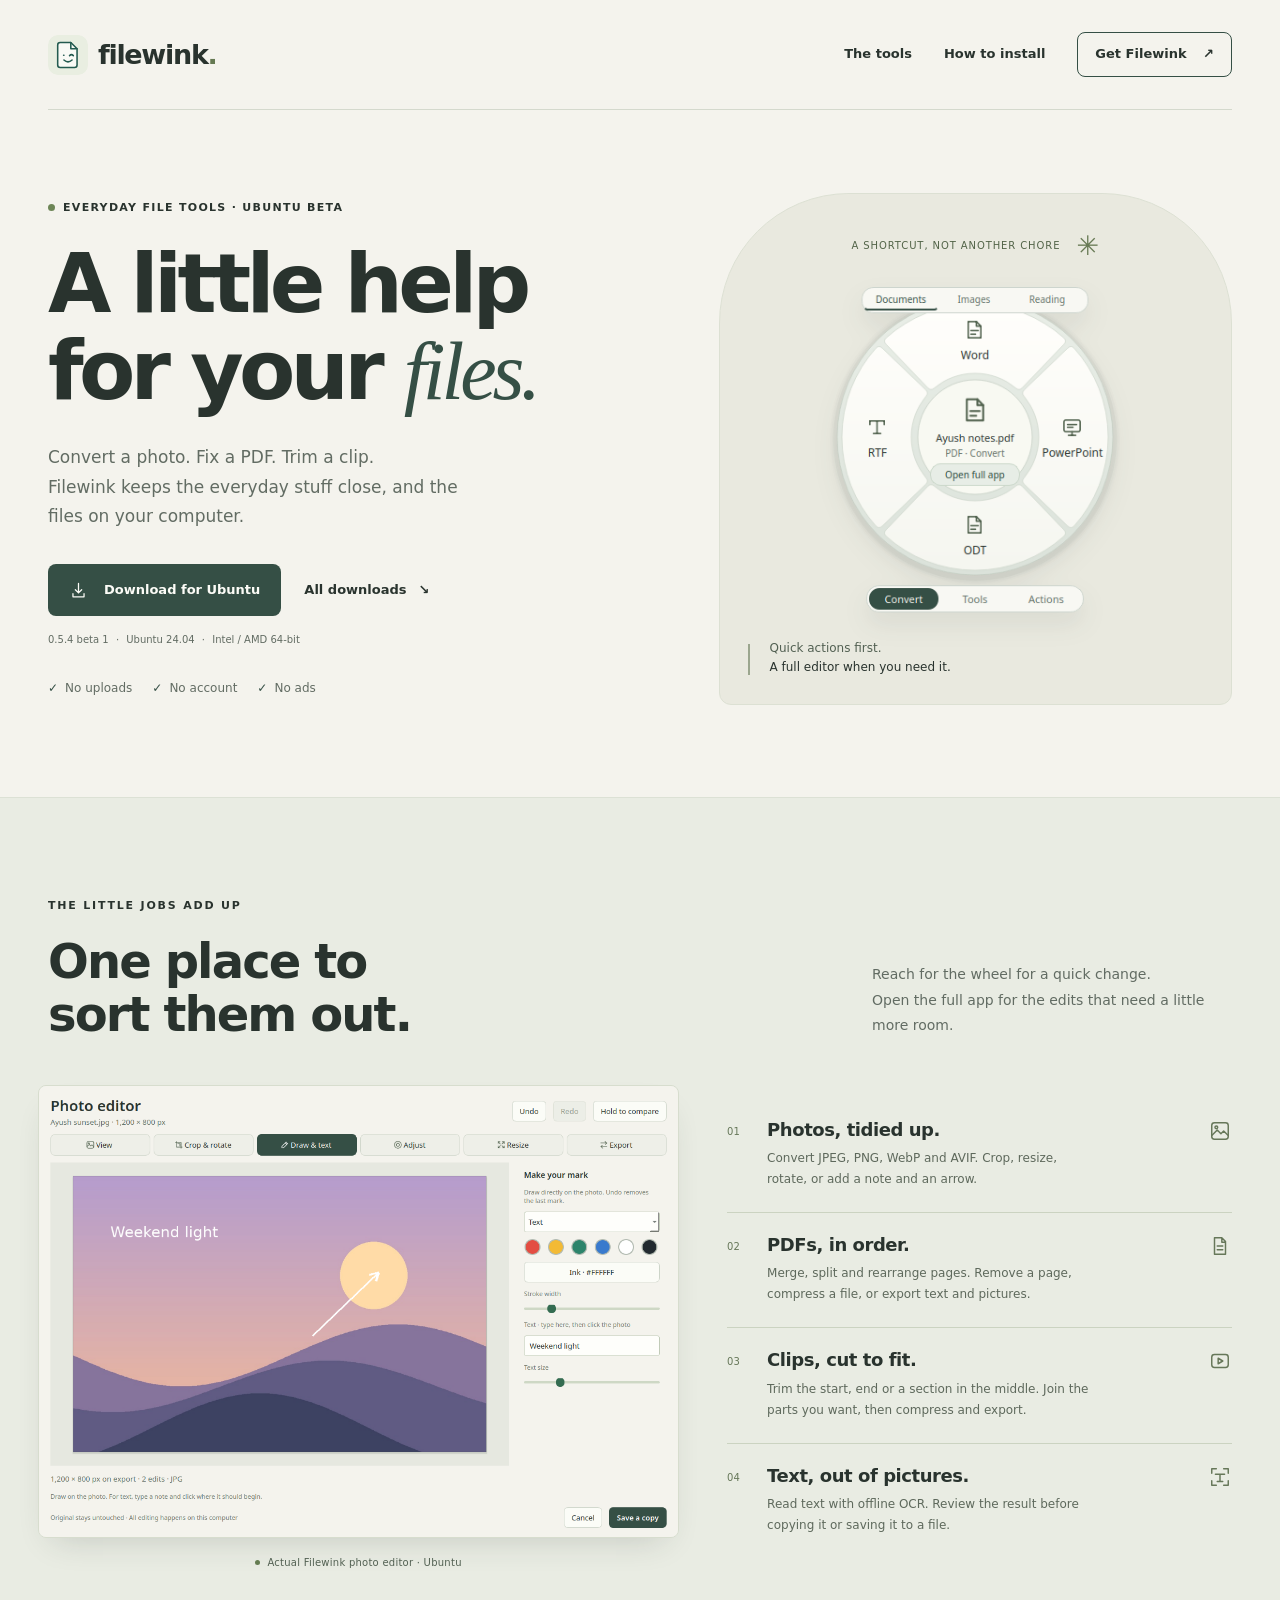
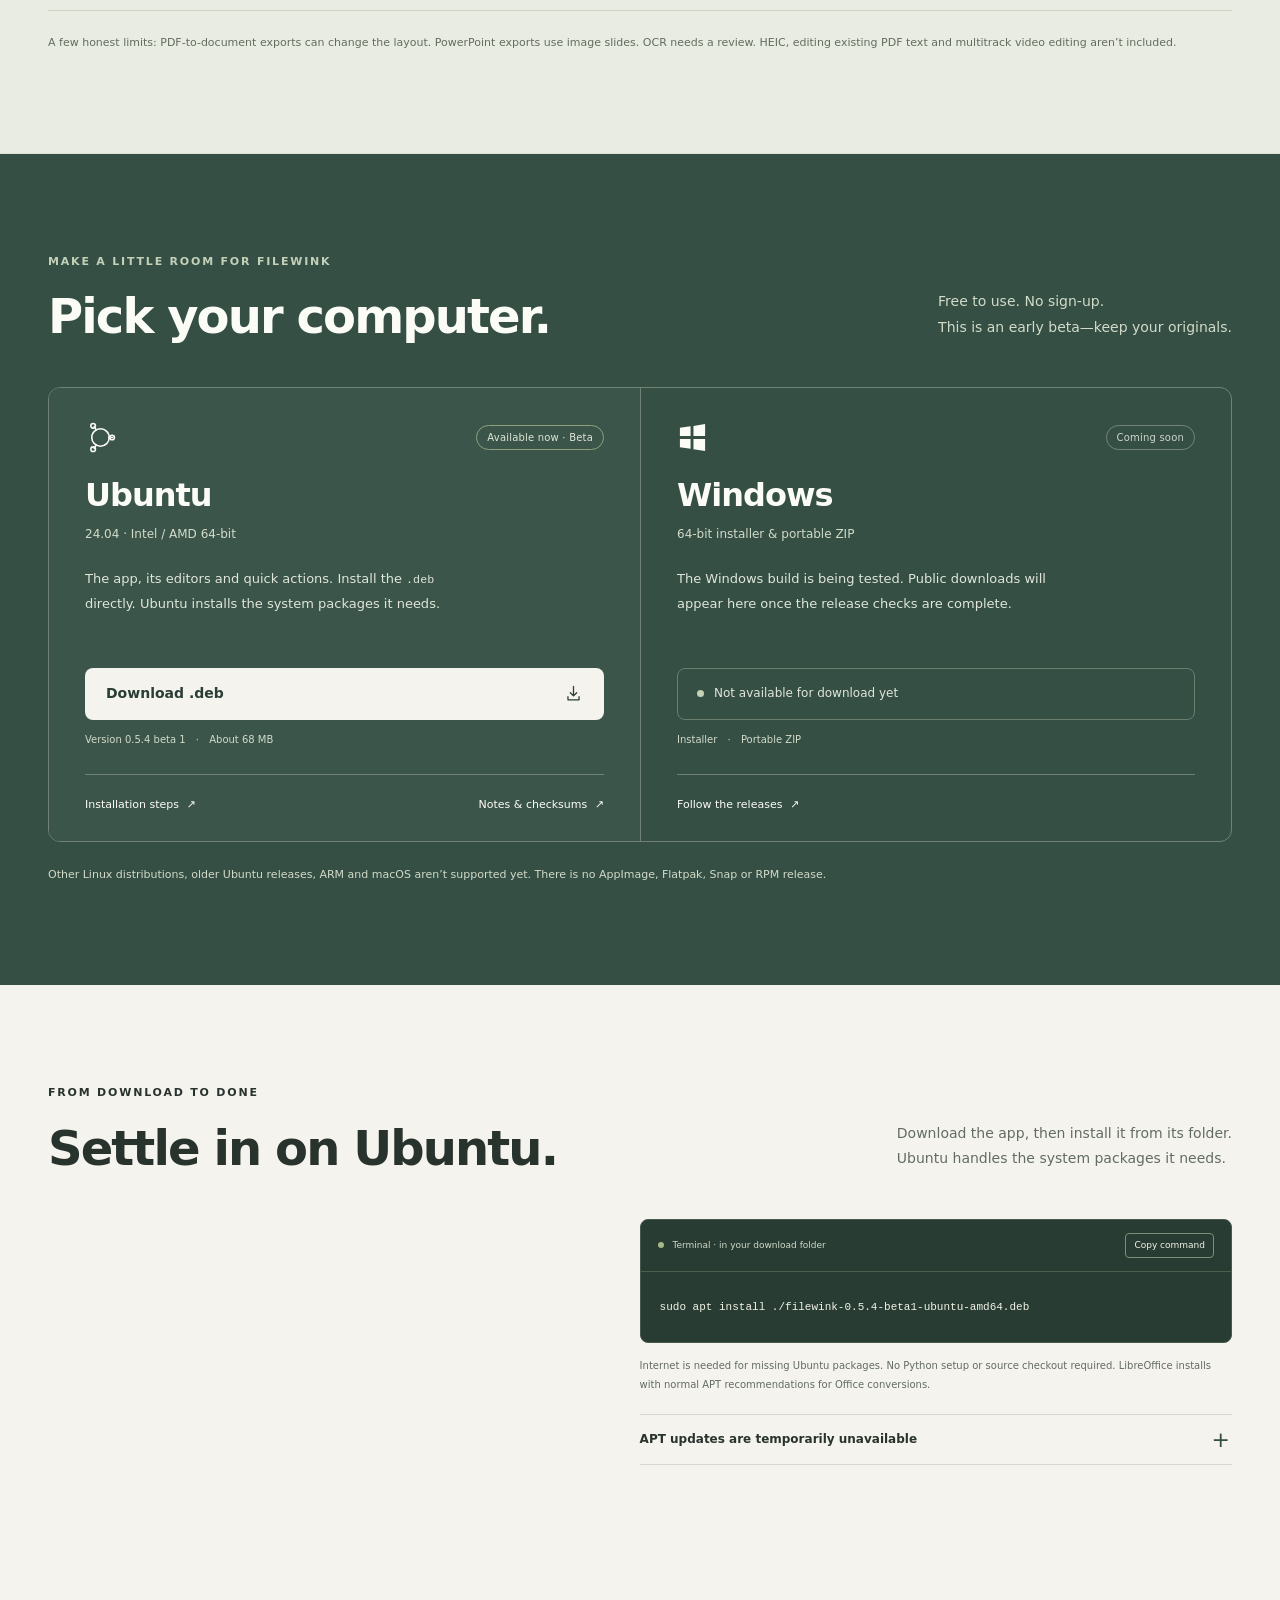
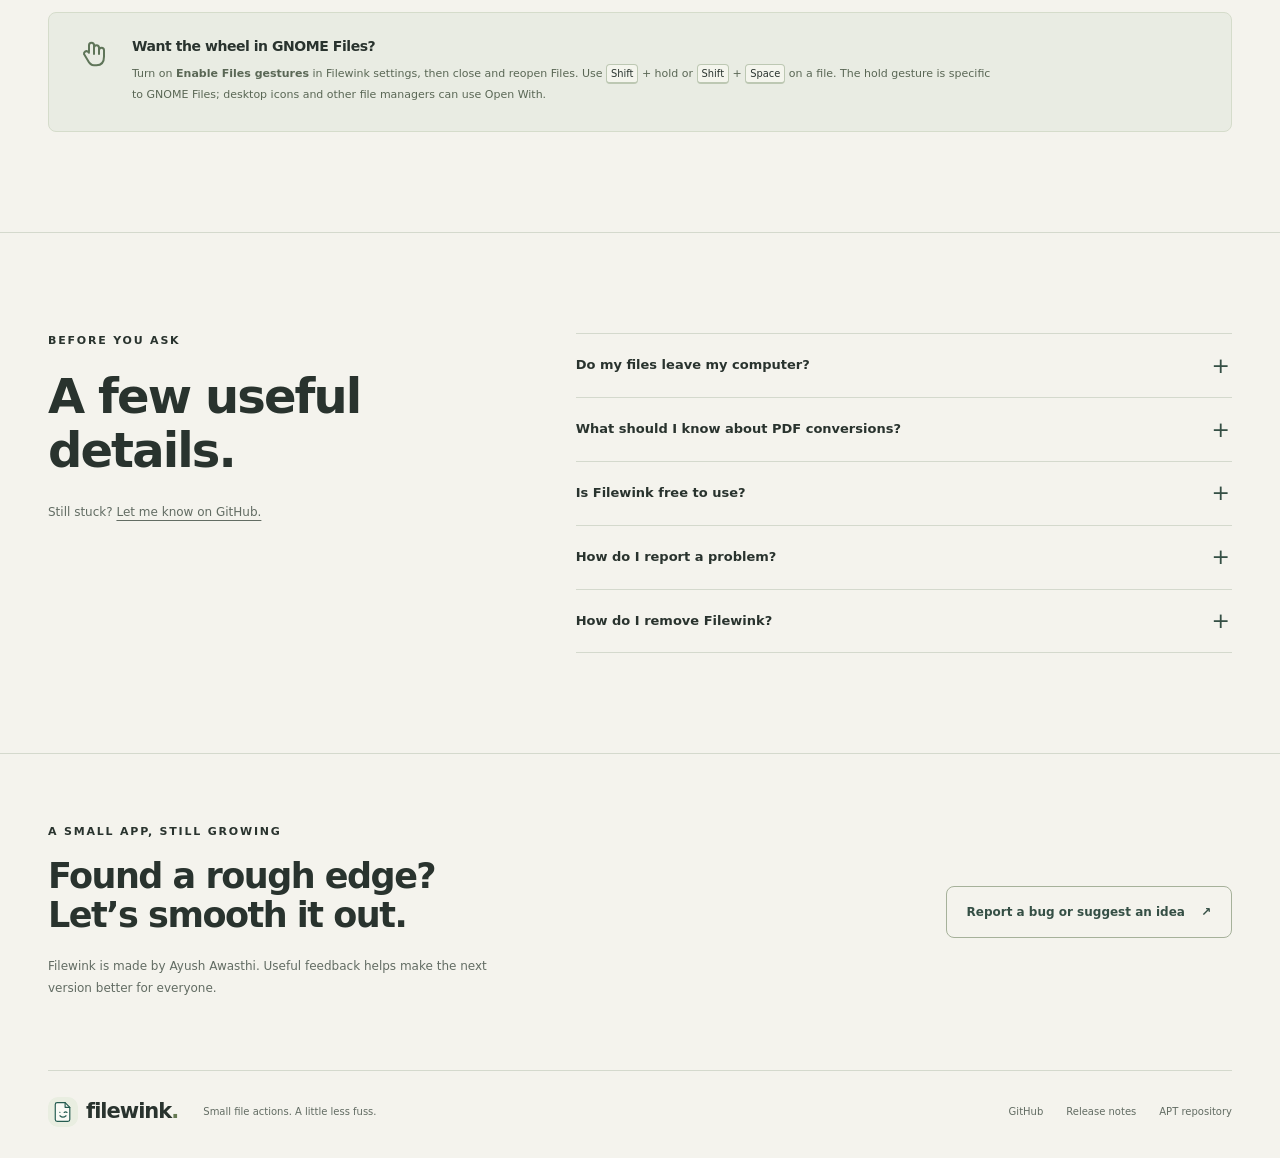
==== site/index.html @ 3e7455d8 "Publish the Filewink download website beside the signed APT feed" ====
<!doctype html>
<html lang="en">
  <head>
    <meta charset="utf-8" />
    <meta name="viewport" content="width=device-width, initial-scale=1" />
    <meta name="theme-color" content="#f4f3ed" />
    <meta
      name="description"
      content="Small file actions, with a full editor when you need it. Convert photos, edit PDF pages, trim videos and extract text locally. Download the Filewink Ubuntu beta."
    />
    <meta property="og:type" content="website" />
    <meta
      property="og:title"
      content="Filewink — a little help for your files"
    />
    <meta
      property="og:description"
      content="Convert a photo. Fix a PDF. Trim a clip. Everyday file tools that work on your computer. Ubuntu beta available; Windows is on the way."
    />
    <title>Filewink — a little help for your files</title>
    <link rel="icon" href="assets/filewink.svg" type="image/svg+xml" />
    <link rel="stylesheet" href="styles.css" />
    <script src="script.js" defer></script>
  </head>
  <body>
    <a class="skip-link" href="#main">Skip to content</a>
    <header class="site-header wrap">
      <a class="brand" href="#" aria-label="Filewink home"
        ><img src="assets/filewink.svg" width="40" height="40" alt="" /><span
          >filewink<span class="brand-dot">.</span></span
        ></a
      >
      <nav aria-label="Main navigation">
        <a href="#tools">The tools</a>
        <a href="#install">How to install</a>
        <a class="nav-download" href="#download"
          >Get Filewink <span aria-hidden="true">↗</span></a
        >
      </nav>
    </header>

    <main id="main">
      <section class="hero wrap" aria-labelledby="hero-title">
        <div class="hero-copy">
          <p class="eyebrow">
            <span class="status-dot" aria-hidden="true"></span> Everyday file
            tools · Ubuntu beta
          </p>
          <h1 id="hero-title">A little help<br />for your <em>files.</em></h1>
          <p class="hero-description">
            Convert a photo. Fix a PDF. Trim a clip.<br class="desktop-break" />
            Filewink keeps the everyday stuff close, and the files on your
            computer.
          </p>
          <div class="hero-actions">
            <a
              class="button button-primary"
              href="https://github.com/ayushxaw/filewink-downloads/releases/download/v0.5.4-beta.1/filewink-0.5.4-beta1-ubuntu-amd64.deb"
              ><svg viewBox="0 0 24 24" aria-hidden="true">
                <path d="M12 3v12m-4-4 4 4 4-4M5 16v4h14v-4" /></svg
              >Download for Ubuntu</a
            >
            <a class="text-link" href="#download"
              >All downloads <span aria-hidden="true">↘</span></a
            >
          </div>
          <p class="release-caption">
            0.5.4 beta 1 <span aria-hidden="true">·</span> Ubuntu 24.04
            <span aria-hidden="true">·</span> Intel / AMD 64-bit
          </p>
          <ul class="local-promises" aria-label="File processing">
            <li>No uploads</li>
            <li>No account</li>
            <li>No ads</li>
          </ul>
        </div>
        <figure class="wheel-preview">
          <div class="preview-heading">
            <span class="small-label">A shortcut, not another chore</span
            ><span class="preview-mark" aria-hidden="true">✳</span>
          </div>
          <div class="wheel-stage">
            <img
              src="assets/action-wheel.png"
              alt="Filewink's compact action wheel showing Word, PowerPoint, ODT and RTF conversion options around a PDF file, with Open full app in the centre."
              width="320"
              height="354"
              fetchpriority="high"
            />
          </div>
          <figcaption>
            <span class="caption-line" aria-hidden="true"></span>Quick actions
            first.<br /><strong>A full editor when you need it.</strong>
          </figcaption>
        </figure>
      </section>

      <section
        id="tools"
        class="tools-section section-pad"
        aria-labelledby="tools-title"
      >
        <div class="wrap">
          <div class="section-heading">
            <div>
              <p class="eyebrow">The little jobs add up</p>
              <h2 id="tools-title">One place to<br />sort them out.</h2>
            </div>
            <p>
              Reach for the wheel for a quick change.<br />Open the full app for
              the edits that need a little more room.
            </p>
          </div>
          <div class="tools-layout">
            <figure class="editor-preview">
              <img
                src="assets/photo-editor.png"
                alt="The Filewink photo editor with crop, draw, adjust, resize and export tools. A sunset illustration has a text label and arrow added."
                width="1120"
                height="790"
                loading="lazy"
              />
              <figcaption>
                <span class="live-dot" aria-hidden="true"></span> Actual
                Filewink photo editor · Ubuntu
              </figcaption>
            </figure>
            <div class="tool-list">
              <article class="tool-row">
                <span class="tool-number" aria-hidden="true">01</span>
                <div>
                  <h3>Photos, tidied up.</h3>
                  <p>
                    Convert JPEG, PNG, WebP and AVIF. Crop, resize, rotate, or
                    add a note and an arrow.
                  </p>
                </div>
                <svg viewBox="0 0 24 24" aria-hidden="true">
                  <rect x="3" y="3" width="18" height="18" rx="3" />
                  <circle cx="8" cy="8" r="1.5" />
                  <path d="m3 17 6-6 4 4 3-3 5 5" />
                </svg>
              </article>
              <article class="tool-row">
                <span class="tool-number" aria-hidden="true">02</span>
                <div>
                  <h3>PDFs, in order.</h3>
                  <p>
                    Merge, split and rearrange pages. Remove a page, compress a
                    file, or export text and pictures.
                  </p>
                </div>
                <svg viewBox="0 0 24 24" aria-hidden="true">
                  <path d="M6 3h8l4 4v14H6zM14 3v5h4M9 12h6m-6 4h6" />
                </svg>
              </article>
              <article class="tool-row">
                <span class="tool-number" aria-hidden="true">03</span>
                <div>
                  <h3>Clips, cut to fit.</h3>
                  <p>
                    Trim the start, end or a section in the middle. Join the
                    parts you want, then compress and export.
                  </p>
                </div>
                <svg viewBox="0 0 24 24" aria-hidden="true">
                  <rect x="3" y="5" width="18" height="14" rx="3" />
                  <path d="m10 9 5 3-5 3z" />
                </svg>
              </article>
              <article class="tool-row">
                <span class="tool-number" aria-hidden="true">04</span>
                <div>
                  <h3>Text, out of pictures.</h3>
                  <p>
                    Read text with offline OCR. Review the result before copying
                    it or saving it to a file.
                  </p>
                </div>
                <svg viewBox="0 0 24 24" aria-hidden="true">
                  <path
                    d="M8 3H3v5m13-5h5v5M3 16v5h5m13-5v5h-5M7 9h10m-5 0v8m-3 0h6"
                  />
                </svg>
              </article>
            </div>
          </div>
          <p class="tools-note">
            A few honest limits: PDF-to-document exports can change the layout.
            PowerPoint exports use image slides. OCR needs a review. HEIC,
            editing existing PDF text and multitrack video editing aren’t
            included.
          </p>
        </div>
      </section>

      <section
        id="download"
        class="download-section section-pad"
        aria-labelledby="download-title"
      >
        <div class="wrap">
          <div class="section-heading">
            <div>
              <p class="eyebrow">Make a little room for Filewink</p>
              <h2 id="download-title">Pick your computer.</h2>
            </div>
            <p>
              Free to use. No sign-up.<br />This is an early beta—keep your
              originals.
            </p>
          </div>
          <div class="download-grid">
            <article
              class="download-option available"
              aria-labelledby="ubuntu-title"
            >
              <div class="download-topline">
                <span class="platform-icon" aria-hidden="true"
                  ><svg viewBox="0 0 32 32">
                    <circle cx="16" cy="16" r="9" />
                    <path d="m11.5 8.2-2-3.5m15 11.3h4m-17 7.8-2 3.5" />
                    <circle cx="8.4" cy="3.9" r="2.4" />
                    <circle cx="28" cy="16" r="2.4" />
                    <circle cx="8.4" cy="28.1" r="2.4" /></svg></span
                ><span class="badge">Available now · Beta</span>
              </div>
              <h3 id="ubuntu-title">Ubuntu</h3>
              <p class="platform-detail">
                24.04 · Intel / AMD 64-bit
              </p>
              <p class="platform-description">
                The app, its editors and quick actions. Install the
                <span class="file-type">.deb</span> directly. Ubuntu installs
                the system packages it needs.
              </p>
              <a
                class="button button-light"
                href="https://github.com/ayushxaw/filewink-downloads/releases/download/v0.5.4-beta.1/filewink-0.5.4-beta1-ubuntu-amd64.deb"
                >Download .deb
                <svg viewBox="0 0 24 24" aria-hidden="true">
                  <path d="M12 3v12m-4-4 4 4 4-4M5 16v4h14v-4" /></svg
              ></a>
              <p class="download-meta">
                Version 0.5.4 beta 1 <span aria-hidden="true">·</span> About 68
                MB
              </p>
              <div class="download-secondary">
                <a href="#install"
                  >Installation steps <span aria-hidden="true">↗</span></a
                ><a
                  href="https://github.com/ayushxaw/filewink-downloads/releases/tag/v0.5.4-beta.1"
                  >Notes &amp; checksums <span aria-hidden="true">↗</span></a
                >
              </div>
            </article>
            <article
              class="download-option upcoming"
              aria-labelledby="windows-title"
            >
              <div class="download-topline">
                <span class="platform-icon" aria-hidden="true"
                  ><svg class="windows-icon" viewBox="0 0 32 32">
                    <path
                      d="M3 6 14 4.5v10H3zm14-2L29 2v12.5H17zM3 17.5h11v10L3 26zm14 0h12V30l-12-2z"
                    /></svg></span
                ><span class="badge badge-muted">Coming soon</span>
              </div>
              <h3 id="windows-title">Windows</h3>
              <p class="platform-detail">64-bit installer &amp; portable ZIP</p>
              <p class="platform-description">
                The Windows build is being tested. Public downloads will appear
                here once the release checks are complete.
              </p>
              <div class="coming-soon-label">
                <span class="status-dot" aria-hidden="true"></span> Not
                available for download yet
              </div>
              <p class="download-meta">
                Installer <span aria-hidden="true">·</span> Portable ZIP
              </p>
              <div class="download-secondary">
                <a
                  href="https://github.com/ayushxaw/filewink-downloads/releases"
                  >Follow the releases <span aria-hidden="true">↗</span></a
                >
              </div>
            </article>
          </div>
          <p class="platform-footnote">
            Other Linux distributions, older Ubuntu releases, ARM and macOS
            aren’t supported yet. There is no AppImage, Flatpak, Snap or RPM
            release.
          </p>
        </div>
      </section>

      <section
        id="install"
        class="install-section section-pad wrap"
        aria-labelledby="install-title"
      >
        <div class="section-heading">
          <div>
            <p class="eyebrow">From download to done</p>
            <h2 id="install-title">Settle in on Ubuntu.</h2>
          </div>
          <p>
            Download the app, then install it from its folder.<br />Ubuntu
            handles the system packages it needs.
          </p>
        </div>
        <div class="install-layout">
          <ol class="install-steps">
            <li>
              <span class="step-number" aria-hidden="true">1</span>
              <div>
                <h3>Get the Ubuntu app</h3>
                <p>
                  Choose the .deb for Ubuntu 24.04 on an Intel or AMD 64-bit
                  computer. A new Ubuntu 26.04 package is being checked.
                </p>
                <a
                  class="text-link"
                  href="https://github.com/ayushxaw/filewink-downloads/releases/download/v0.5.4-beta.1/filewink-0.5.4-beta1-ubuntu-amd64.deb"
                  >Download the app <span aria-hidden="true">↓</span></a
                >
              </div>
            </li>
            <li>
              <span class="step-number" aria-hidden="true">2</span>
              <div>
                <h3>Install from its folder</h3>
                <p>
                  Open a terminal in the folder where you saved the app.
                  Run the command shown here.
                </p>
              </div>
            </li>
            <li>
              <span class="step-number" aria-hidden="true">3</span>
              <div>
                <h3>Choose a file. Give it a wink.</h3>
                <p>
                  Open Filewink from Applications, or right-click a file and
                  choose <strong>Open With → Filewink</strong>.
                </p>
              </div>
            </li>
          </ol>
          <div class="terminal-group">
            <div class="terminal">
              <div class="terminal-bar">
                <span
                  ><span class="terminal-dot" aria-hidden="true"></span>
                  Terminal · in your download folder</span
                ><button
                  class="copy-button"
                  type="button"
                  data-copy="apt-commands"
                  aria-label="Copy the Ubuntu app installation command"
                >
                  Copy command
                </button>
              </div>
              <pre><code id="apt-commands">sudo apt install ./filewink-0.5.4-beta1-ubuntu-amd64.deb</code></pre>
            </div>
            <p class="terminal-note">
              Internet is needed for missing Ubuntu packages. No Python setup or
              source checkout required. LibreOffice installs with normal APT
              recommendations for Office conversions.
            </p>
            <details class="install-detail">
              <summary>APT updates are temporarily unavailable</summary>
              <div>
                <p>
                  The update feed is waiting for the domain’s HTTPS setup to
                  be repaired. Use the direct app install above for now. Keep
                  HTTPS and signature checks enabled.
                </p>
                <p>
                  The <a href="apt/">repository details</a> and
                  <a href="https://github.com/ayushxaw/filewink-downloads/releases/download/apt-setup-1/filewink-archive-keyring_2026.10.23.1_all.deb">APT setup package</a>
                  remain available. The direct app install does not add an
                  update source.
                </p>
              </div>
            </details>
          </div>
        </div>
        <aside class="gesture-note">
          <svg viewBox="0 0 24 24" aria-hidden="true">
            <path
              d="M8 10V5a2 2 0 0 1 4 0v7m0-5a2 2 0 0 1 4 0v5m0-3a2 2 0 0 1 4 0v5c0 5-2 7-6 7h-2c-3 0-4-2-5-4l-3-5a2 2 0 0 1 3-2l1 1"
            />
          </svg>
          <div>
            <h3>Want the wheel in GNOME Files?</h3>
            <p>
              Turn on <strong>Enable Files gestures</strong> in Filewink
              settings, then close and reopen Files. Use <kbd>Shift</kbd> + hold
              or <kbd>Shift</kbd> + <kbd>Space</kbd> on a file. The hold gesture
              is specific to GNOME Files; desktop icons and other file managers
              can use Open With.
            </p>
          </div>
        </aside>
      </section>

      <section class="faq-section section-pad" aria-labelledby="faq-title">
        <div class="wrap faq-layout">
          <div>
            <p class="eyebrow">Before you ask</p>
            <h2 id="faq-title">A few useful<br />details.</h2>
            <p class="faq-intro">
              Still stuck?
              <a href="https://github.com/ayushxaw/filewink-downloads/issues"
                >Let me know on GitHub.</a
              >
            </p>
          </div>
          <div class="faq-list">
            <details>
              <summary>Do my files leave my computer?</summary>
              <div>
                <p>
                  File processing happens locally. You don’t upload your files
                  or create an account. Installing the app and downloading
                  missing dependencies need an internet connection.
                </p>
              </div>
            </details>
            <details>
              <summary>What should I know about PDF conversions?</summary>
              <div>
                <p>
                  PDF-to-document exports can change the original layout, and
                  PDF-to-PowerPoint creates slides made from page images. Keep
                  original signed PDFs: editing a signed document can affect its
                  signature. Filewink does not edit existing PDF text.
                </p>
              </div>
            </details>
            <details>
              <summary>Is Filewink free to use?</summary>
              <div>
                <p>
                  Yes. The application and its dependencies retain their
                  individual licences, available in the app under
                  <strong>About → Third-party licences</strong>. A voluntary
                  “Buy me a cookie” support link will be added when it’s ready.
                </p>
              </div>
            </details>
            <details>
              <summary>How do I report a problem?</summary>
              <div>
                <p>
                  <a
                    href="https://github.com/ayushxaw/filewink-downloads/issues/new"
                    >Open a GitHub issue</a
                  >
                  with your Ubuntu version, what you tried and what happened. A
                  screenshot or small sample can help. Leave private files,
                  passwords and personal information out of public reports.
                </p>
              </div>
            </details>
            <details>
              <summary>How do I remove Filewink?</summary>
              <div>
                <p>
                  If you enabled gestures, remove their integration before
                  uninstalling. Quit Filewink, then run:
                </p>
                <pre><code>filewink-integrate --uninstall
sudo apt remove filewink
sudo apt purge filewink-archive-keyring</code></pre>
                <p>
                  The last command is only needed if you set up APT updates.
                  Your originals, generated files and settings are kept. To
                  disable just the update source while keeping the app, run only
                  the last command.
                </p>
              </div>
            </details>
          </div>
        </div>
      </section>

      <section class="support-section wrap" aria-labelledby="support-title">
        <div>
          <p class="eyebrow">A small app, still growing</p>
          <h2 id="support-title">
            Found a rough edge?<br />Let’s smooth it out.
          </h2>
          <p>
            Filewink is made by Ayush Awasthi. Useful feedback helps make the
            next version better for everyone.
          </p>
        </div>
        <a
          class="button button-outline"
          href="https://github.com/ayushxaw/filewink-downloads/issues"
          >Report a bug or suggest an idea <span aria-hidden="true">↗</span></a
        >
      </section>
    </main>
    <footer class="site-footer wrap">
      <a class="brand footer-brand" href="#" aria-label="Back to Filewink home"
        ><img src="assets/filewink.svg" width="30" height="30" alt="" /><span
          >filewink<span class="brand-dot">.</span></span
        ></a
      >
      <p>Small file actions. A little less fuss.</p>
      <div>
        <a href="https://github.com/ayushxaw/filewink-downloads">GitHub</a
        ><a href="https://github.com/ayushxaw/filewink-downloads/releases"
          >Release notes</a
        ><a href="apt/">APT repository</a>
      </div>
    </footer>
    <p class="sr-only" role="status" aria-live="polite" id="copy-status"></p>
  </body>
</html>
---- site/styles.css ----
@charset "UTF-8";

:root {
  --paper: #f4f3ed;
  --paper-deep: #e9e9df;
  --white: #fcfcf7;
  --forest: #354f45;
  --forest-deep: #293e36;
  --ink: #29332e;
  --muted: #626c63;
  --line: #d4d9cd;
  --warm: #d6a46d;
  --radius: 8px;
  --max: 1184px;
}
* {
  box-sizing: border-box;
}
html {
  scroll-behavior: smooth;
  scroll-padding-top: 28px;
}
body {
  margin: 0;
  background: var(--paper);
  color: var(--ink);
  font-family:
    "Trebuchet MS",
    Verdana,
    "DejaVu Sans",
    sans-serif;
  font-size: 16px;
  line-height: 1.6;
  -webkit-font-smoothing: antialiased;
}
a {
  color: inherit;
  text-underline-offset: 4px;
  text-decoration-thickness: 1px;
}
a:hover {
  text-decoration-thickness: 2px;
}
a:focus-visible,
button:focus-visible,
summary:focus-visible {
  outline: 3px solid #a65d24;
  outline-offset: 5px;
}
img {
  display: block;
  max-width: 100%;
  height: auto;
}
button {
  font: inherit;
}
svg {
  fill: none;
  stroke: currentColor;
  stroke-width: 1.6;
  stroke-linecap: round;
  stroke-linejoin: round;
}
h1,
h2,
h3,
p,
figure {
  margin: 0;
}
h1,
h2,
h3 {
  line-height: 1.12;
  font-weight: 600;
}
h2 {
  font-size: clamp(32px, 3.8vw, 48px);
  letter-spacing: -1.9px;
}
h3 {
  font-size: 19px;
  letter-spacing: -0.45px;
}
.wrap {
  width: min(var(--max), calc(100% - 96px));
  margin-inline: auto;
}
.section-pad {
  padding-block: 100px;
}
.eyebrow {
  font-size: 11px;
  line-height: 1.5;
  font-weight: 700;
  letter-spacing: 1.8px;
  text-transform: uppercase;
  margin-bottom: 20px;
}
.skip-link {
  position: absolute;
  top: 8px;
  left: 12px;
  z-index: 20;
  padding: 12px 20px;
  background: var(--forest);
  color: var(--white);
  transform: translateY(-160%);
  border-radius: 4px;
}
.skip-link:focus {
  transform: none;
}
.site-header {
  height: 110px;
  display: flex;
  align-items: center;
  justify-content: space-between;
  border-bottom: 1px solid var(--line);
}
.brand {
  display: inline-flex;
  align-items: center;
  gap: 10px;
  text-decoration: none;
  font-size: 27px;
  font-weight: 700;
  letter-spacing: -1.3px;
  line-height: 1;
}
.brand-dot {
  color: #657952;
}
.brand img {
  border-radius: 10px;
}
.site-header nav {
  display: flex;
  gap: 32px;
  align-items: center;
  font-size: 13px;
  font-weight: 550;
}
.site-header nav a {
  text-decoration: none;
}
.site-header nav a:hover {
  text-decoration: underline;
}
.site-header .nav-download {
  padding: 11px 17px;
  border: 1px solid var(--forest);
  border-radius: var(--radius);
}
.nav-download span {
  margin-left: 12px;
}
.hero {
  display: grid;
  grid-template-columns: 1.15fr 1fr;
  gap: 80px;
  align-items: center;
  padding-block: 83px 92px;
}
.hero > *,
.tools-layout > *,
.download-grid > *,
.install-layout > *,
.faq-layout > * {
  min-width: 0;
}
.hero-copy .eyebrow {
  display: flex;
  align-items: center;
  gap: 8px;
  letter-spacing: 1.3px;
  margin-bottom: 25px;
}
.status-dot {
  display: inline-block;
  width: 7px;
  height: 7px;
  border-radius: 50%;
  background: #6d8657;
  flex-shrink: 0;
}
h1 {
  font-size: clamp(54px, 6.5vw, 82px);
  letter-spacing: -4.7px;
  line-height: 1.06;
  font-weight: 600;
}
h1 em {
  font-family: Georgia, "Times New Roman", serif;
  font-weight: 400;
  color: var(--forest);
  letter-spacing: -4px;
}
.hero-description {
  font-size: 17px;
  color: var(--muted);
  line-height: 1.75;
  margin-top: 27px;
  max-width: 440px;
}
.hero-actions {
  display: flex;
  align-items: center;
  gap: 23px;
  flex-wrap: wrap;
  margin-top: 32px;
}
.button {
  display: inline-flex;
  gap: 16px;
  align-items: center;
  justify-content: center;
  padding: 14px 20px;
  min-height: 52px;
  border: 1px solid transparent;
  border-radius: var(--radius);
  font-size: 13px;
  font-weight: 600;
  line-height: 1.4;
  text-decoration: none;
  transition:
    background-color 0.18s ease,
    transform 0.18s ease,
    box-shadow 0.18s ease;
}
.button:hover {
  text-decoration: none;
  transform: translateY(-2px);
  box-shadow: 0 4px 0 rgba(41, 51, 46, 0.08);
}
.button svg {
  width: 19px;
  height: 19px;
  flex-shrink: 0;
}
.button-primary {
  background: var(--forest);
  color: var(--white);
}
.button-primary:hover {
  background: var(--forest-deep);
}
.text-link {
  display: inline-flex;
  gap: 12px;
  align-items: center;
  font-size: 13px;
  font-weight: 600;
  text-decoration: none;
}
.text-link:hover {
  text-decoration: underline;
}
.release-caption {
  margin-top: 15px;
  color: var(--muted);
  font-size: 10px;
  line-height: 1.8;
}
.release-caption span {
  margin-inline: 4px;
}
.local-promises {
  display: flex;
  gap: 20px;
  flex-wrap: wrap;
  list-style: none;
  margin: 30px 0 0;
  padding: 0;
  font-size: 12px;
  color: var(--muted);
}
.local-promises li::before {
  content: "✓";
  color: var(--forest);
  margin-right: 7px;
  font-weight: 700;
}
.wheel-preview {
  position: relative;
  background: var(--paper-deep);
  border: 1px solid #dce0d3;
  border-radius: 130px 130px 12px 12px;
  min-height: 512px;
  padding: 24px 28px 27px;
  display: flex;
  flex-direction: column;
  justify-content: space-between;
  animation: arrive 0.65s ease-out both;
}
.preview-heading {
  display: flex;
  gap: 16px;
  align-items: center;
  justify-content: center;
  padding-top: 6px;
}
.small-label {
  font-size: 10px;
  letter-spacing: 0.9px;
  text-transform: uppercase;
  color: #526448;
}
.preview-mark {
  font-size: 27px;
  color: #687a55;
}
.wheel-stage {
  display: grid;
  place-items: center;
  padding-block: 12px;
}
.wheel-stage img {
  width: 300px;
  filter: drop-shadow(0 12px 12px rgba(41, 51, 46, 0.08));
}
.wheel-preview figcaption {
  padding-left: 22px;
  position: relative;
  font-size: 12px;
  line-height: 1.6;
  color: #526052;
}
.wheel-preview figcaption strong {
  font-weight: 500;
  color: var(--ink);
}
.caption-line {
  position: absolute;
  left: 0;
  top: 5px;
  width: 2px;
  height: 31px;
  background: #9ba68e;
}
.section-heading {
  display: flex;
  justify-content: space-between;
  gap: 40px;
  align-items: flex-end;
  margin-bottom: 43px;
}
.section-heading > p {
  color: var(--muted);
  font-size: 14px;
  max-width: 360px;
  margin-bottom: 4px;
  line-height: 1.8;
}
.tools-section {
  background: #e9ece3;
  border-block: 1px solid #dce1d5;
}
.tools-layout {
  display: grid;
  grid-template-columns: 1.25fr 1fr;
  gap: 48px;
  align-items: center;
}
.editor-preview {
  margin-left: -10px;
}
.editor-preview img {
  border-radius: 8px;
  border: 1px solid #d7ddce;
  box-shadow: 0 15px 32px -15px rgba(41, 51, 46, 0.2);
}
.editor-preview figcaption {
  font-size: 10px;
  letter-spacing: 0.25px;
  color: #526052;
  margin-top: 17px;
  display: flex;
  justify-content: center;
  align-items: center;
  gap: 7px;
}
.live-dot {
  display: inline-block;
  width: 5px;
  height: 5px;
  background: #647c51;
  border-radius: 50%;
}
.tool-row {
  display: grid;
  grid-template-columns: 25px 1fr 23px;
  gap: 15px;
  padding-block: 22px;
  border-top: 1px solid #cbd3c1;
  align-items: start;
}
.tool-row:first-child {
  padding-top: 0;
  border-top: 0;
}
.tool-row:last-child {
  padding-bottom: 0;
}
.tool-number {
  font-size: 10px;
  color: #667759;
  padding-top: 4px;
  font-variant-numeric: tabular-nums;
}
.tool-row h3 {
  font-size: 18px;
  margin-bottom: 8px;
}
.tool-row p {
  font-size: 12px;
  line-height: 1.75;
  color: #5e695c;
  max-width: 330px;
}
.tool-row svg {
  width: 22px;
  height: 22px;
  color: #667759;
}
.tools-note {
  font-size: 11px;
  color: #626d5d;
  line-height: 1.8;
  border-top: 1px solid #cbd3c1;
  padding-top: 22px;
  margin-top: 39px;
  max-width: 100%;
}
.download-section {
  background: var(--forest);
  color: var(--white);
}
.download-section .eyebrow {
  color: #c4d0b8;
}
.download-section .section-heading > p {
  color: #d2dbc8;
}
.download-grid {
  display: grid;
  grid-template-columns: 1fr 1fr;
  gap: 0;
  border: 1px solid #6f8273;
  border-radius: 12px;
  overflow: hidden;
}
.download-option {
  padding: 34px 36px 28px;
  display: flex;
  flex-direction: column;
}
.available {
  background: #3b554a;
}
.upcoming {
  border-left: 1px solid #6f8273;
}
.download-topline {
  display: flex;
  justify-content: space-between;
  align-items: center;
  margin-bottom: 25px;
  gap: 15px;
}
.platform-icon svg {
  width: 31px;
  height: 31px;
  stroke-width: 1.6;
  display: block;
}
.windows-icon {
  fill: currentColor;
  stroke: none;
}
.badge {
  font-size: 10px;
  letter-spacing: 0.2px;
  border: 1px solid #8da17e;
  border-radius: 30px;
  padding: 4px 10px;
  color: #e0e8d7;
  line-height: 1.5;
}
.badge-muted {
  color: #ced5cc;
  border-color: #738576;
}
.download-option h3 {
  font-size: 32px;
  letter-spacing: -1px;
}
.platform-detail {
  font-size: 12px;
  color: #d2dbc8;
  margin-top: 11px;
}
.platform-description {
  font-size: 13px;
  line-height: 1.9;
  color: #e0e6da;
  margin-block: 23px 27px;
  max-width: 390px;
  min-height: 74px;
}
.file-type {
  font-family: ui-monospace, SFMono-Regular, Consolas, monospace;
  font-size: 0.9em;
}
.button-light {
  background: #f4f3ed;
  color: var(--forest-deep);
  justify-content: space-between;
  width: 100%;
  font-size: 14px;
}
.button-light:hover {
  background: #e4e9d8;
}
.download-meta {
  font-size: 10px;
  color: #d2dbc8;
  margin-top: 12px;
}
.download-meta span {
  padding-inline: 7px;
}
.download-secondary {
  border-top: 1px solid #6f8273;
  margin-top: 26px;
  padding-top: 21px;
  display: flex;
  gap: 16px;
  flex-wrap: wrap;
  font-size: 11px;
  justify-content: space-between;
}
.download-secondary a {
  text-decoration: none;
}
.download-secondary a:hover {
  text-decoration: underline;
}
.download-secondary span {
  padding-left: 4px;
}
.coming-soon-label {
  min-height: 52px;
  display: flex;
  align-items: center;
  gap: 10px;
  font-size: 12px;
  border: 1px solid #6c7e6d;
  border-radius: var(--radius);
  padding: 14px 19px;
  color: #e0e6da;
}
.coming-soon-label .status-dot {
  background: #c7d1b5;
}
.platform-footnote {
  margin-top: 23px;
  color: #d2dbc8;
  font-size: 11px;
  line-height: 1.8;
}
.install-layout {
  display: grid;
  grid-template-columns: 0.95fr 1.1fr;
  gap: 80px;
  align-items: start;
}
.install-steps {
  list-style: none;
  margin: 0;
  padding: 0;
}
.install-steps li {
  display: flex;
  gap: 20px;
  padding-bottom: 30px;
  position: relative;
}
.install-steps li:last-child {
  padding-bottom: 0;
}
.install-steps li:not(:last-child)::after {
  content: "";
  position: absolute;
  top: 40px;
  left: 15px;
  bottom: 10px;
  width: 1px;
  background: var(--line);
}
.step-number {
  font-size: 11px;
  font-weight: 600;
  display: grid;
  place-items: center;
  min-width: 32px;
  height: 32px;
  background: #e6eadf;
  border: 1px solid #cfd8c3;
  border-radius: 50%;
  color: var(--forest);
}
.install-steps h3 {
  font-size: 16px;
  margin-block: 6px 10px;
}
.install-steps p {
  font-size: 12px;
  line-height: 1.8;
  color: var(--muted);
  max-width: 340px;
}
.install-steps .text-link {
  font-size: 12px;
  margin-top: 12px;
}
.terminal {
  border: 1px solid #485a4c;
  border-radius: var(--radius);
  overflow: hidden;
  background: #293c33;
  color: #f2f4e7;
}
.terminal-bar {
  display: flex;
  gap: 16px;
  align-items: center;
  justify-content: space-between;
  padding: 13px 17px;
  border-bottom: 1px solid #4d5e4e;
  font-size: 9px;
  color: #d0dbca;
  line-height: 1.5;
}
.terminal-dot {
  display: inline-block;
  width: 6px;
  height: 6px;
  background: #a6b888;
  border-radius: 50%;
  margin-right: 6px;
}
.copy-button {
  border: 1px solid #7d9079;
  border-radius: 4px;
  font-size: 9px;
  background: transparent;
  color: #f2f4e7;
  padding: 5px 8px;
  cursor: pointer;
  white-space: nowrap;
  transition: background-color 0.15s;
}
.copy-button:hover {
  background: #425749;
}
pre {
  margin: 0;
  max-width: 100%;
  overflow-x: auto;
  tab-size: 2;
}
pre code {
  font-family:
    ui-monospace, SFMono-Regular, Consolas, "Liberation Mono", monospace;
  font-size: 11px;
  line-height: 2;
  display: block;
  padding: 24px 19px;
  white-space: pre;
  overflow-wrap: normal;
}
.terminal-note {
  font-size: 10px;
  color: var(--muted);
  line-height: 1.9;
  margin: 13px 0 20px;
}
.install-detail {
  border-top: 1px solid var(--line);
  border-bottom: 1px solid var(--line);
}
summary {
  cursor: pointer;
  list-style: none;
  position: relative;
  padding-right: 36px;
}
summary::-webkit-details-marker {
  display: none;
}
summary::after {
  content: "+";
  position: absolute;
  right: 2px;
  top: 50%;
  transform: translateY(-50%);
  font-size: 22px;
  font-weight: 400;
  color: var(--forest);
}
details[open] > summary::after {
  content: "−";
}
.install-detail summary {
  font-size: 12px;
  font-weight: 600;
  padding-block: 15px;
}
.install-detail > div {
  padding-bottom: 18px;
}
.install-detail p {
  font-size: 11px;
  color: var(--muted);
  line-height: 1.8;
  margin-bottom: 12px;
}
.install-detail p:last-child {
  margin-block: 12px 0;
}
.install-detail pre,
.faq-list pre {
  background: #e9ece3;
  border: 1px solid #d5dccb;
  border-radius: 5px;
}
.install-detail pre code,
.faq-list pre code {
  font-size: 10px;
  padding: 13px;
  line-height: 1.8;
}
.gesture-note {
  display: flex;
  gap: 23px;
  align-items: flex-start;
  padding: 26px 30px;
  background: #e9ece3;
  border: 1px solid #d5dccb;
  border-radius: var(--radius);
  margin-top: 48px;
}
.gesture-note svg {
  width: 30px;
  height: 30px;
  color: #5f7559;
  flex-shrink: 0;
}
.gesture-note h3 {
  font-size: 14px;
  margin-bottom: 9px;
}
.gesture-note p {
  font-size: 11px;
  line-height: 1.9;
  color: #5a6755;
  max-width: 860px;
}
kbd {
  display: inline-block;
  font-family: inherit;
  font-size: 0.9em;
  padding: 0 4px;
  border: 1px solid #bdc8b3;
  border-bottom-width: 2px;
  background: #f4f5ed;
  border-radius: 4px;
  color: var(--ink);
  line-height: 1.8;
}
.faq-section {
  border-block: 1px solid var(--line);
}
.faq-layout {
  display: grid;
  grid-template-columns: 0.7fr 1.1fr;
  gap: 110px;
}
.faq-intro {
  font-size: 12px;
  color: var(--muted);
  margin-top: 24px;
  line-height: 1.9;
}
.faq-intro a {
  white-space: nowrap;
}
.faq-list details {
  border-bottom: 1px solid var(--line);
}
.faq-list details:first-child {
  border-top: 1px solid var(--line);
}
.faq-list summary {
  font-size: 13px;
  font-weight: 550;
  padding-block: 21px;
  line-height: 1.6;
}
.faq-list details > div {
  padding-bottom: 22px;
}
.faq-list p {
  font-size: 12px;
  color: var(--muted);
  line-height: 1.85;
}
.faq-list p + p {
  margin-top: 12px;
}
.faq-list pre {
  margin-block: 14px;
}
.support-section {
  padding-block: 70px;
  display: flex;
  justify-content: space-between;
  gap: 45px;
  align-items: center;
}
.support-section h2 {
  font-size: 35px;
  letter-spacing: -1.5px;
}
.support-section .eyebrow {
  margin-bottom: 16px;
}
.support-section p:last-child {
  font-size: 12px;
  color: var(--muted);
  margin-top: 20px;
  max-width: 480px;
  line-height: 1.85;
}
.button-outline {
  border-color: #a6b19a;
  color: var(--forest);
  font-size: 12px;
  white-space: nowrap;
}
.button-outline:hover {
  background: #e9ece0;
}
.site-footer {
  border-top: 1px solid var(--line);
  padding-block: 26px 31px;
  display: flex;
  align-items: center;
  gap: 25px;
  justify-content: space-between;
}
.footer-brand {
  font-size: 21px;
  gap: 8px;
  letter-spacing: -1px;
}
.site-footer p {
  font-size: 10px;
  color: var(--muted);
  margin-right: auto;
}
.site-footer > div {
  display: flex;
  gap: 23px;
  font-size: 10px;
  color: var(--muted);
}
.site-footer > div a {
  text-decoration: none;
}
.site-footer > div a:hover {
  text-decoration: underline;
}
.sr-only {
  position: absolute !important;
  width: 1px;
  height: 1px;
  padding: 0;
  margin: -1px;
  overflow: hidden;
  clip: rect(0, 0, 0, 0);
  white-space: nowrap;
  border: 0;
}
@keyframes arrive {
  from {
    opacity: 0;
    transform: translateY(12px);
  }
  to {
    opacity: 1;
    transform: translateY(0);
  }
}
@media (min-width: 1400px) {
  .hero {
    gap: 100px;
  }
  .wheel-preview {
    min-height: 525px;
  }
  .wheel-stage img {
    width: 312px;
  }
}
@media (max-width: 1050px) {
  .wrap {
    width: calc(100% - 64px);
  }
  .hero {
    gap: 36px;
    padding-block: 65px 75px;
  }
  h1 {
    font-size: 64px;
    letter-spacing: -3.8px;
  }
  .hero-copy .eyebrow {
    font-size: 9px;
    letter-spacing: 1px;
  }
  .hero-description {
    font-size: 15px;
  }
  .hero-actions {
    gap: 18px;
  }
  .hero-actions .button {
    padding-inline: 16px;
    font-size: 12px;
  }
  .hero-actions .text-link {
    font-size: 12px;
  }
  .wheel-preview {
    min-height: 475px;
    padding-inline: 24px;
    border-radius: 110px 110px 12px 12px;
  }
  .wheel-stage img {
    width: 275px;
  }
  .small-label {
    font-size: 8px;
  }
  .preview-mark {
    font-size: 24px;
  }
  .release-caption {
    font-size: 9px;
  }
  .tools-layout {
    gap: 34px;
    grid-template-columns: 1.1fr 1fr;
  }
  .tool-row {
    gap: 10px;
    padding-block: 17px;
  }
  .tool-row h3 {
    font-size: 16px;
  }
  .tool-row p {
    font-size: 11px;
  }
  .install-layout {
    gap: 45px;
  }
  .download-option {
    padding: 30px 26px;
  }
  .faq-layout {
    gap: 65px;
  }
  .terminal-bar {
    padding-inline: 12px;
    font-size: 8px;
  }
  .copy-button {
    font-size: 8px;
  }
  .support-section h2 {
    font-size: 32px;
  }
}
@media (max-width: 800px) {
  .section-pad {
    padding-block: 72px;
  }
  .site-header {
    height: 90px;
  }
  .brand {
    font-size: 25px;
  }
  .site-header nav {
    gap: 23px;
    font-size: 12px;
  }
  .site-header nav > a:first-child {
    display: none;
  }
  .hero {
    grid-template-columns: 1fr 1fr;
    gap: 24px;
    padding-block: 55px 65px;
  }
  h1 {
    font-size: 52px;
    letter-spacing: -3px;
  }
  h1 em {
    letter-spacing: -2.5px;
  }
  .hero-copy .eyebrow {
    font-size: 8px;
    gap: 6px;
    max-width: 250px;
  }
  .hero-description {
    font-size: 14px;
  }
  .desktop-break {
    display: none;
  }
  .hero-actions {
    gap: 15px;
    align-items: flex-start;
    flex-direction: column;
  }
  .hero-actions .button {
    padding: 13px 16px;
  }
  .hero-actions .text-link {
    font-size: 11px;
  }
  .release-caption {
    max-width: 260px;
    font-size: 9px;
  }
  .local-promises {
    font-size: 10px;
    gap: 12px;
    margin-top: 24px;
  }
  .wheel-preview {
    padding: 18px;
    min-height: 417px;
    border-radius: 95px 95px 10px 10px;
  }
  .preview-heading {
    gap: 5px;
  }
  .small-label {
    font-size: 7px;
    letter-spacing: 0.5px;
  }
  .preview-mark {
    font-size: 20px;
  }
  .wheel-stage {
    padding-block: 18px;
  }
  .wheel-stage img {
    width: 245px;
  }
  .wheel-preview figcaption {
    font-size: 10px;
  }
  .section-heading {
    gap: 28px;
    margin-bottom: 35px;
  }
  .section-heading > p {
    font-size: 12px;
    max-width: 290px;
  }
  .section-heading > p br {
    display: none;
  }
  .eyebrow {
    font-size: 10px;
    letter-spacing: 1.5px;
  }
  h2 {
    font-size: 36px;
    letter-spacing: -1.7px;
  }
  .tools-layout {
    grid-template-columns: 1fr;
  }
  .editor-preview {
    margin-left: 0;
    max-width: 640px;
    margin-inline: auto;
  }
  .tool-list {
    display: grid;
    grid-template-columns: 1fr 1fr;
    gap: 0 30px;
    margin-top: 8px;
  }
  .tool-row,
  .tool-row:first-child,
  .tool-row:last-child {
    padding-block: 22px;
    border-top: 1px solid #cbd3c1;
  }
  .tools-note {
    margin-top: 20px;
  }
  .download-option {
    padding: 24px 22px;
  }
  .badge {
    font-size: 8px;
    padding-inline: 8px;
  }
  .platform-detail {
    font-size: 11px;
  }
  .platform-description {
    font-size: 12px;
    min-height: 114px;
  }
  .download-option h3 {
    font-size: 29px;
  }
  .download-secondary {
    font-size: 10px;
    gap: 12px;
  }
  .install-layout {
    gap: 32px;
    grid-template-columns: 0.9fr 1.1fr;
  }
  .install-steps li {
    gap: 13px;
  }
  .install-steps h3 {
    font-size: 14px;
  }
  .install-steps p {
    font-size: 11px;
  }
  .terminal-bar {
    align-items: flex-start;
    flex-direction: column;
    gap: 8px;
    font-size: 9px;
  }
  .copy-button {
    font-size: 9px;
  }
  .terminal pre code {
    font-size: 10px;
    padding-inline: 13px;
  }
  .terminal-note {
    font-size: 10px;
  }
  .gesture-note {
    padding: 24px;
    gap: 18px;
  }
  .faq-layout {
    gap: 35px;
    grid-template-columns: 0.7fr 1.1fr;
  }
  .faq-list summary {
    font-size: 12px;
  }
  .support-section {
    gap: 32px;
    padding-block: 55px;
  }
  .support-section h2 {
    font-size: 29px;
  }
  .button-outline {
    font-size: 11px;
    padding-inline: 14px;
  }
  .site-footer {
    flex-wrap: wrap;
    gap: 19px;
  }
  .site-footer p {
    font-size: 9px;
  }
  .site-footer > div {
    font-size: 9px;
    gap: 15px;
  }
}
@media (max-width: 600px) {
  .wrap {
    width: calc(100% - 40px);
  }
  .site-header {
    height: 80px;
  }
  .brand {
    font-size: 23px;
    gap: 7px;
  }
  .brand img {
    width: 34px;
    height: 34px;
  }
  .site-header nav {
    gap: 15px;
    font-size: 11px;
  }
  .site-header nav > a:nth-child(2) {
    display: none;
  }
  .site-header .nav-download {
    padding: 10px 12px;
  }
  .nav-download span {
    margin-left: 9px;
  }
  .hero {
    grid-template-columns: 1fr;
    gap: 37px;
    padding-block: 44px 56px;
  }
  .hero-copy .eyebrow {
    font-size: 9px;
    max-width: none;
    margin-bottom: 20px;
  }
  .hero h1 {
    font-size: clamp(54px, 12vw, 72px);
    letter-spacing: -3.3px;
  }
  .hero-description {
    max-width: 360px;
    font-size: 15px;
    margin-top: 22px;
  }
  .hero-actions {
    flex-direction: row;
    align-items: center;
    gap: 20px;
    margin-top: 26px;
  }
  .hero-actions .button {
    font-size: 12px;
    padding-inline: 16px;
    gap: 11px;
  }
  .release-caption {
    max-width: none;
    font-size: 9px;
  }
  .local-promises {
    font-size: 11px;
    gap: 22px;
    margin-top: 23px;
  }
  .wheel-preview {
    min-height: 425px;
    max-width: 410px;
    width: 100%;
    margin-inline: auto;
    border-radius: 100px 100px 10px 10px;
    padding: 22px 30px;
  }
  .preview-heading {
    gap: 12px;
  }
  .small-label {
    font-size: 8px;
    letter-spacing: 0.8px;
  }
  .preview-mark {
    font-size: 24px;
  }
  .wheel-stage {
    padding-block: 12px;
  }
  .wheel-stage img {
    width: 260px;
  }
  .wheel-preview figcaption {
    font-size: 11px;
  }
  .section-pad {
    padding-block: 56px;
  }
  .section-heading {
    display: block;
    margin-bottom: 30px;
  }
  h2 {
    font-size: 36px;
    letter-spacing: -1.5px;
  }
  .eyebrow {
    margin-bottom: 16px;
    font-size: 9px;
    letter-spacing: 1.4px;
  }
  .section-heading > p {
    margin-top: 21px;
    font-size: 13px;
    max-width: 350px;
  }
  .section-heading > p br {
    display: none;
  }
  .tool-list {
    grid-template-columns: 1fr;
    gap: 0;
  }
  .tools-layout {
    gap: 26px;
  }
  .tool-row {
    grid-template-columns: 25px 1fr 23px;
    gap: 14px;
  }
  .tool-row h3 {
    font-size: 17px;
  }
  .tool-row p {
    font-size: 12px;
    max-width: none;
  }
  .tool-number {
    font-size: 10px;
  }
  .tools-note {
    font-size: 10px;
    margin-top: 14px;
    padding-top: 19px;
  }
  .editor-preview figcaption {
    font-size: 9px;
  }
  .download-grid {
    grid-template-columns: 1fr;
  }
  .download-option {
    padding: 28px 25px;
  }
  .upcoming {
    border-left: 0;
    border-top: 1px solid #6f8273;
  }
  .download-topline {
    margin-bottom: 21px;
  }
  .badge {
    font-size: 9px;
  }
  .download-option h3 {
    font-size: 31px;
  }
  .platform-detail {
    font-size: 12px;
  }
  .platform-description {
    font-size: 12px;
    min-height: 0;
    margin-block: 20px 25px;
  }
  .download-secondary {
    font-size: 11px;
  }
  .download-meta {
    font-size: 10px;
  }
  .platform-footnote {
    font-size: 10px;
    margin-top: 19px;
  }
  .install-layout {
    grid-template-columns: 1fr;
    gap: 30px;
  }
  .install-steps li {
    gap: 18px;
    padding-bottom: 27px;
  }
  .install-steps h3 {
    font-size: 15px;
  }
  .install-steps p {
    font-size: 12px;
    max-width: none;
  }
  .terminal-bar {
    flex-direction: row;
    align-items: center;
    font-size: 8px;
    padding: 13px 10px;
    gap: 10px;
  }
  .copy-button {
    font-size: 8px;
    padding: 5px 6px;
  }
  .terminal pre code {
    font-size: 10px;
    padding: 20px 13px;
  }
  .install-detail summary {
    font-size: 12px;
  }
  .gesture-note {
    margin-top: 30px;
    padding: 22px 19px;
    gap: 14px;
  }
  .gesture-note svg {
    width: 24px;
    height: 24px;
  }
  .gesture-note h3 {
    font-size: 13px;
  }
  .gesture-note p {
    font-size: 11px;
  }
  .faq-layout {
    grid-template-columns: 1fr;
    gap: 28px;
  }
  .faq-intro {
    font-size: 12px;
    margin-top: 18px;
  }
  .faq-list summary {
    font-size: 13px;
    padding-block: 20px;
  }
  .faq-list p {
    font-size: 12px;
  }
  .support-section {
    align-items: flex-start;
    flex-direction: column;
    gap: 25px;
    padding-block: 51px;
  }
  .support-section h2 {
    font-size: 31px;
  }
  .support-section p:last-child {
    font-size: 12px;
    max-width: 350px;
    margin-top: 17px;
  }
  .button-outline {
    font-size: 12px;
    padding-inline: 17px;
  }
  .site-footer {
    padding-block: 23px;
    gap: 17px;
  }
  .footer-brand {
    font-size: 20px;
  }
  .footer-brand img {
    width: 28px;
    height: 28px;
  }
  .site-footer p {
    font-size: 9px;
  }
  .site-footer > div {
    width: 100%;
    gap: 24px;
    font-size: 10px;
  }
  .faq-list pre code {
    font-size: 9px;
  }
  .terminal-note {
    font-size: 10px;
  }
}
@media (max-width: 360px) {
  .wrap {
    width: calc(100% - 32px);
  }
  .hero-actions {
    gap: 15px;
  }
  .hero-actions .button {
    font-size: 11px;
    padding-inline: 13px;
  }
  .hero-actions .text-link {
    font-size: 10px;
  }
  .local-promises {
    gap: 15px;
    font-size: 10px;
  }
  .wheel-preview {
    padding-inline: 20px;
  }
  .hero h1 {
    font-size: 52px;
  }
  .terminal-bar > span {
    font-size: 7px;
  }
  .badge {
    font-size: 8px;
  }
}
@media (prefers-reduced-motion: reduce) {
  html {
    scroll-behavior: auto;
  }
  *,
  *::before,
  *::after {
    animation: none !important;
    transition: none !important;
  }
  .button:hover {
    transform: none;
  }
}
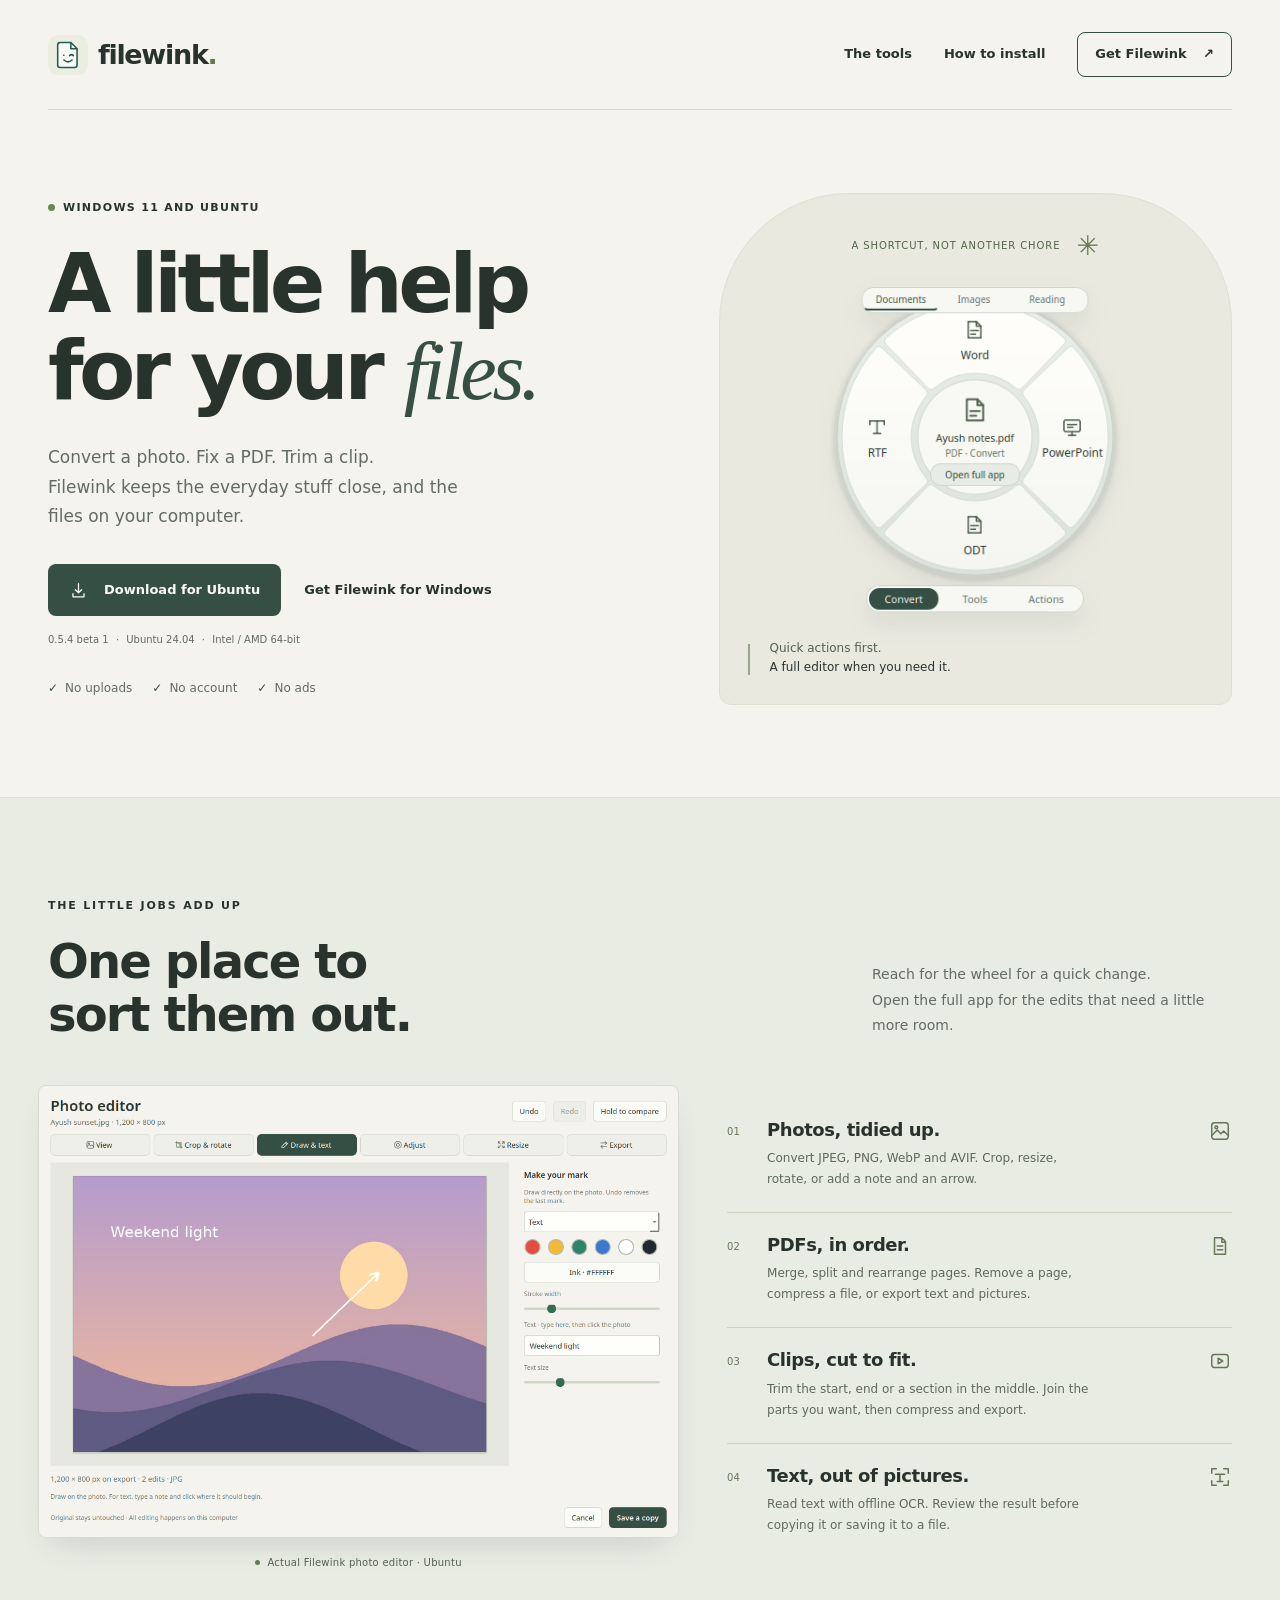
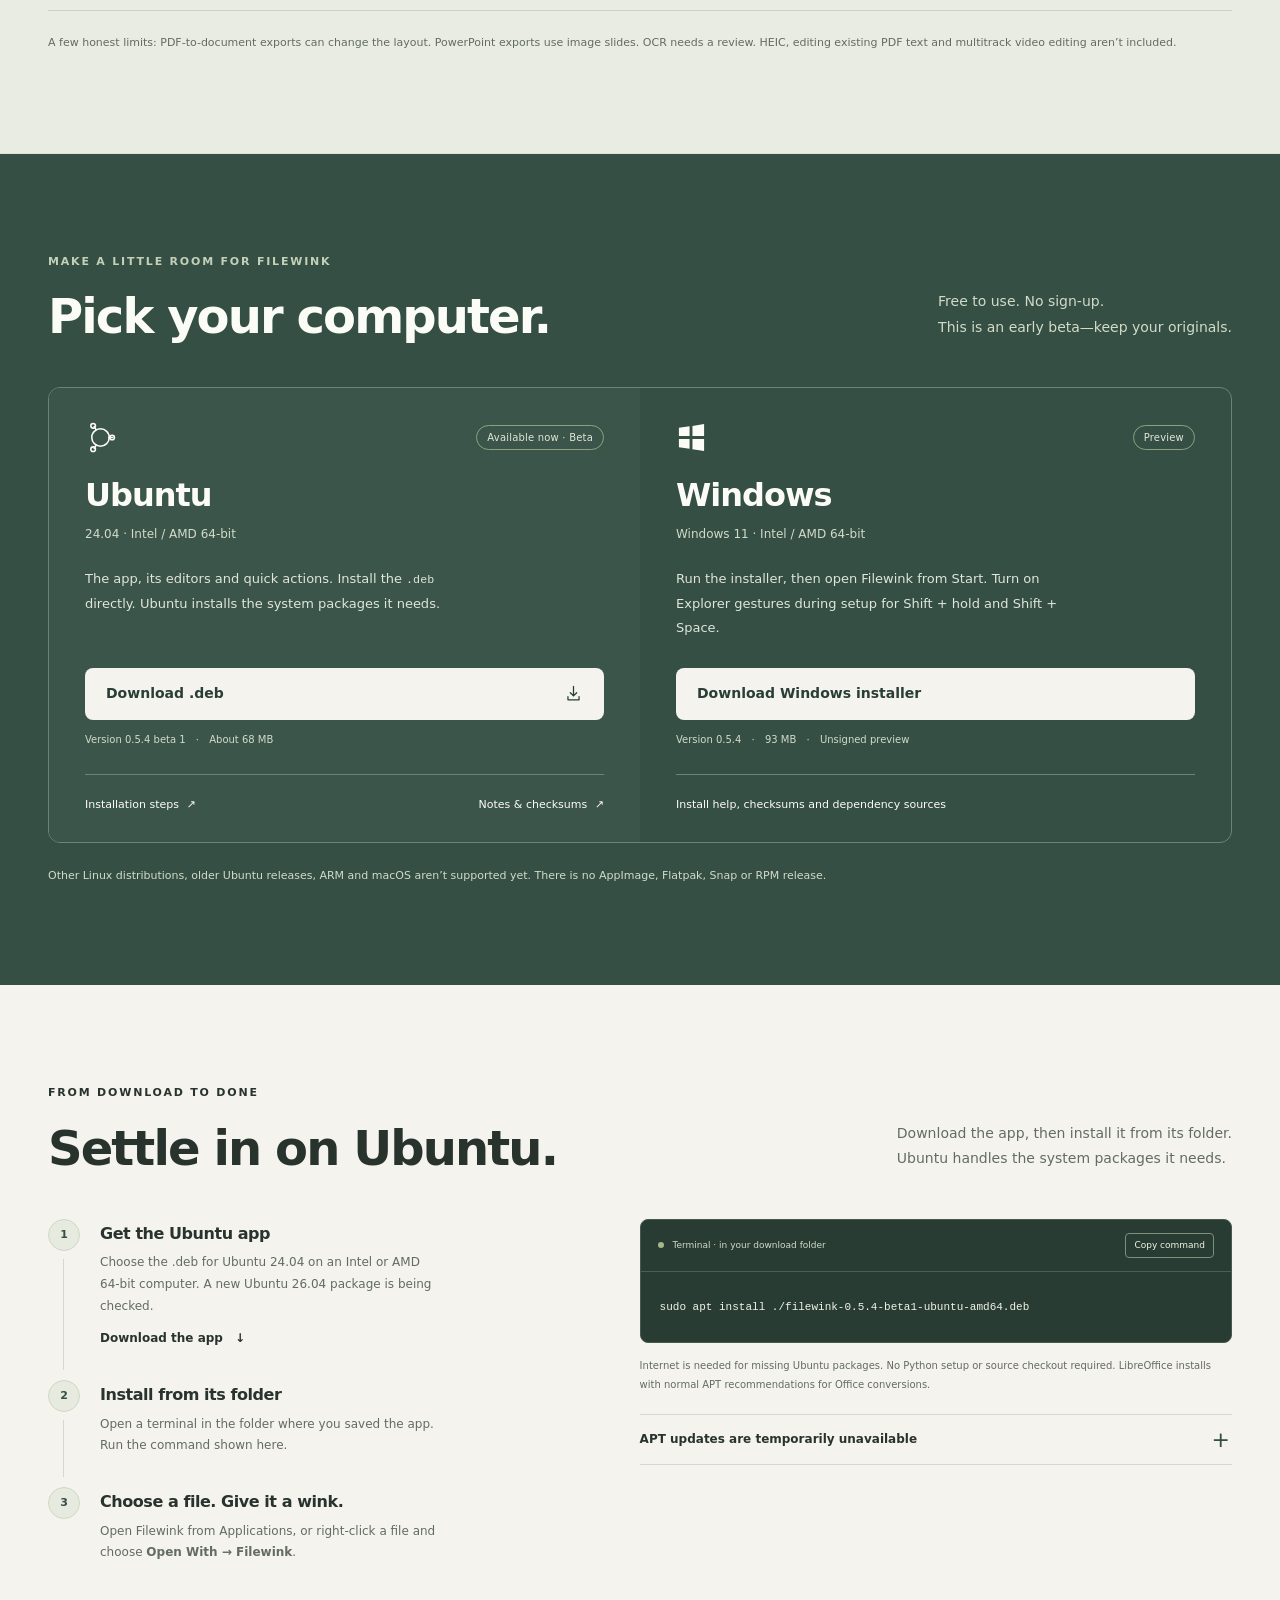
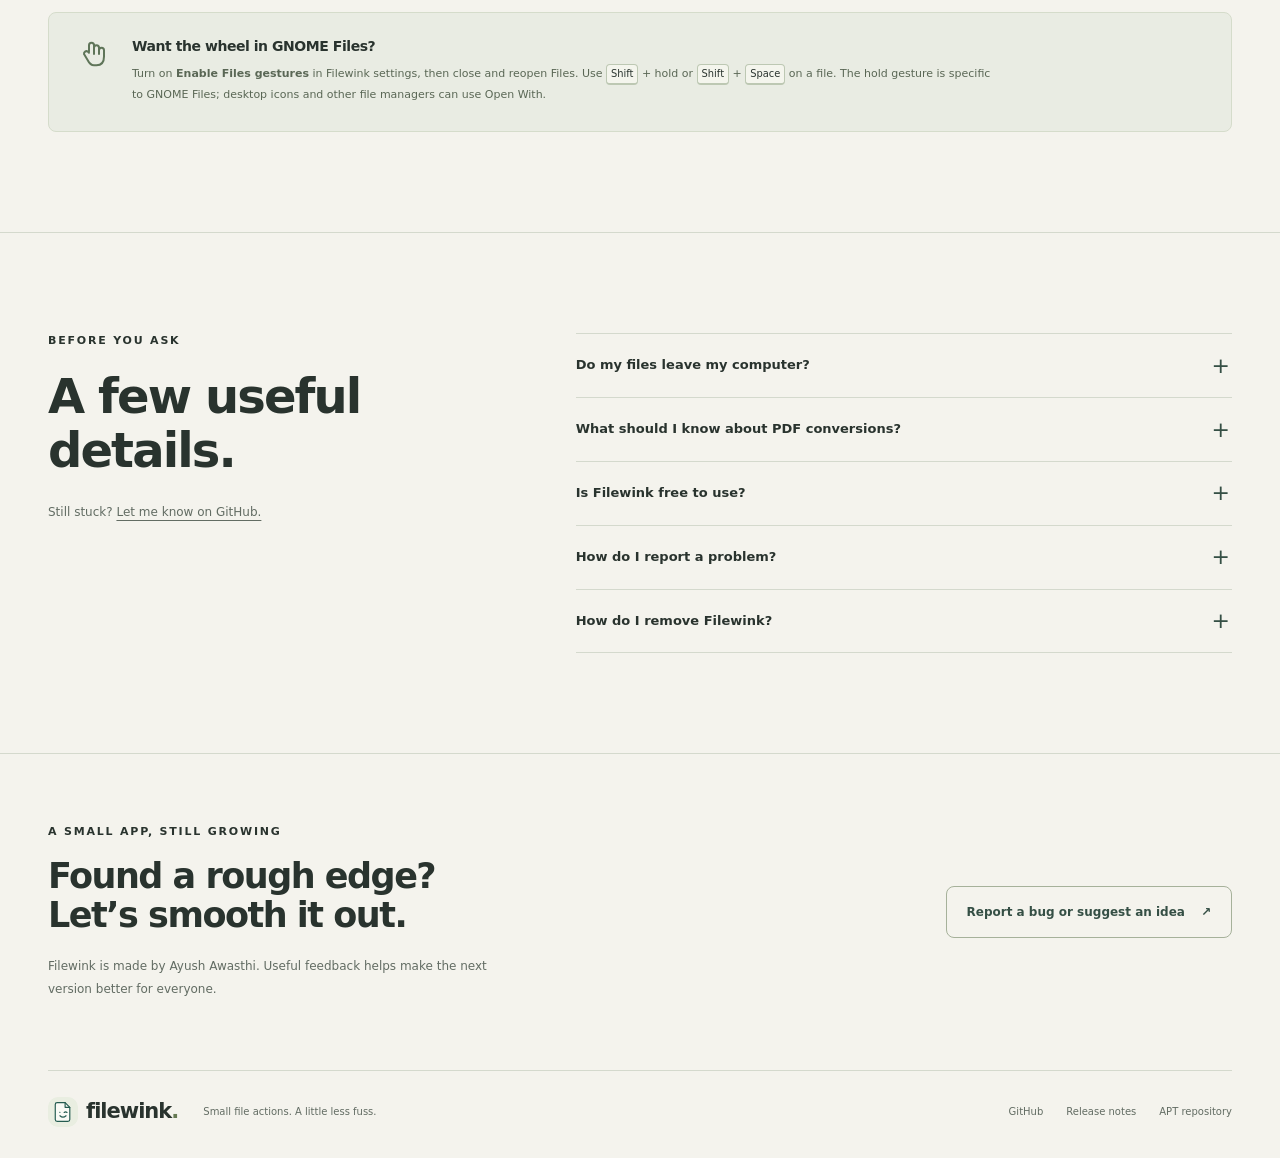
==== commit 61993bfa: "Add the Windows installer to the download page" ====
--- a/site/index.html
+++ b/site/index.html
@@ -6,7 +6,7 @@
     <meta name="theme-color" content="#f4f3ed" />
     <meta
       name="description"
-      content="Small file actions, with a full editor when you need it. Convert photos, edit PDF pages, trim videos and extract text locally. Download the Filewink Ubuntu beta."
+      content="Convert photos, edit PDF pages, trim videos and extract text locally. Download Filewink for Windows 11 or Ubuntu."
     />
     <meta property="og:type" content="website" />
     <meta
@@ -15,7 +15,7 @@
     />
     <meta
       property="og:description"
-      content="Convert a photo. Fix a PDF. Trim a clip. Everyday file tools that work on your computer. Ubuntu beta available; Windows is on the way."
+      content="Convert a photo. Fix a PDF. Trim a clip. Everyday file tools for Windows 11 and Ubuntu."
     />
     <title>Filewink — a little help for your files</title>
     <link rel="icon" href="assets/filewink.svg" type="image/svg+xml" />
@@ -43,8 +43,7 @@
       <section class="hero wrap" aria-labelledby="hero-title">
         <div class="hero-copy">
           <p class="eyebrow">
-            <span class="status-dot" aria-hidden="true"></span> Everyday file
-            tools · Ubuntu beta
+            <span class="status-dot" aria-hidden="true"></span> Windows 11 and Ubuntu
           </p>
           <h1 id="hero-title">A little help<br />for your <em>files.</em></h1>
           <p class="hero-description">
@@ -60,8 +59,8 @@
                 <path d="M12 3v12m-4-4 4 4 4-4M5 16v4h14v-4" /></svg
               >Download for Ubuntu</a
             >
-            <a class="text-link" href="#download"
-              >All downloads <span aria-hidden="true">↘</span></a
+            <a class="text-link" href="#windows-title"
+              >Get Filewink for Windows</a
             >
           </div>
           <p class="release-caption">
@@ -255,7 +254,7 @@
               </div>
             </article>
             <article
-              class="download-option upcoming"
+              class="download-option"
               aria-labelledby="windows-title"
             >
               <div class="download-topline">
@@ -264,25 +263,27 @@
                     <path
                       d="M3 6 14 4.5v10H3zm14-2L29 2v12.5H17zM3 17.5h11v10L3 26zm14 0h12V30l-12-2z"
                     /></svg></span
-                ><span class="badge badge-muted">Coming soon</span>
+                ><span class="badge">Preview</span>
               </div>
               <h3 id="windows-title">Windows</h3>
-              <p class="platform-detail">64-bit installer &amp; portable ZIP</p>
+              <p class="platform-detail">Windows 11 · Intel / AMD 64-bit</p>
               <p class="platform-description">
-                The Windows build is being tested. Public downloads will appear
-                here once the release checks are complete.
+                Run the installer, then open Filewink from Start. Turn on
+                Explorer gestures during setup for Shift + hold and Shift + Space.
               </p>
-              <div class="coming-soon-label">
-                <span class="status-dot" aria-hidden="true"></span> Not
-                available for download yet
-              </div>
+              <a
+                class="button button-light"
+                href="https://github.com/ayushxaw/filewink-downloads/releases/download/v0.5.4-windows-preview.1/Filewink-0.5.4-Setup-x64.exe"
+                >Download Windows installer</a
+              >
               <p class="download-meta">
-                Installer <span aria-hidden="true">·</span> Portable ZIP
+                Version 0.5.4 <span aria-hidden="true">·</span> 93 MB
+                <span aria-hidden="true">·</span> Unsigned preview
               </p>
               <div class="download-secondary">
                 <a
-                  href="https://github.com/ayushxaw/filewink-downloads/releases"
-                  >Follow the releases <span aria-hidden="true">↗</span></a
+                  href="https://github.com/ayushxaw/filewink-downloads/releases/tag/v0.5.4-windows-preview.1"
+                  >Install help, checksums and dependency sources</a
                 >
               </div>
             </article>
@@ -460,7 +461,7 @@
                     href="https://github.com/ayushxaw/filewink-downloads/issues/new"
                     >Open a GitHub issue</a
                   >
-                  with your Ubuntu version, what you tried and what happened. A
+                  with your Windows or Ubuntu version, what you tried and what happened. A
                   screenshot or small sample can help. Leave private files,
                   passwords and personal information out of public reports.
                 </p>
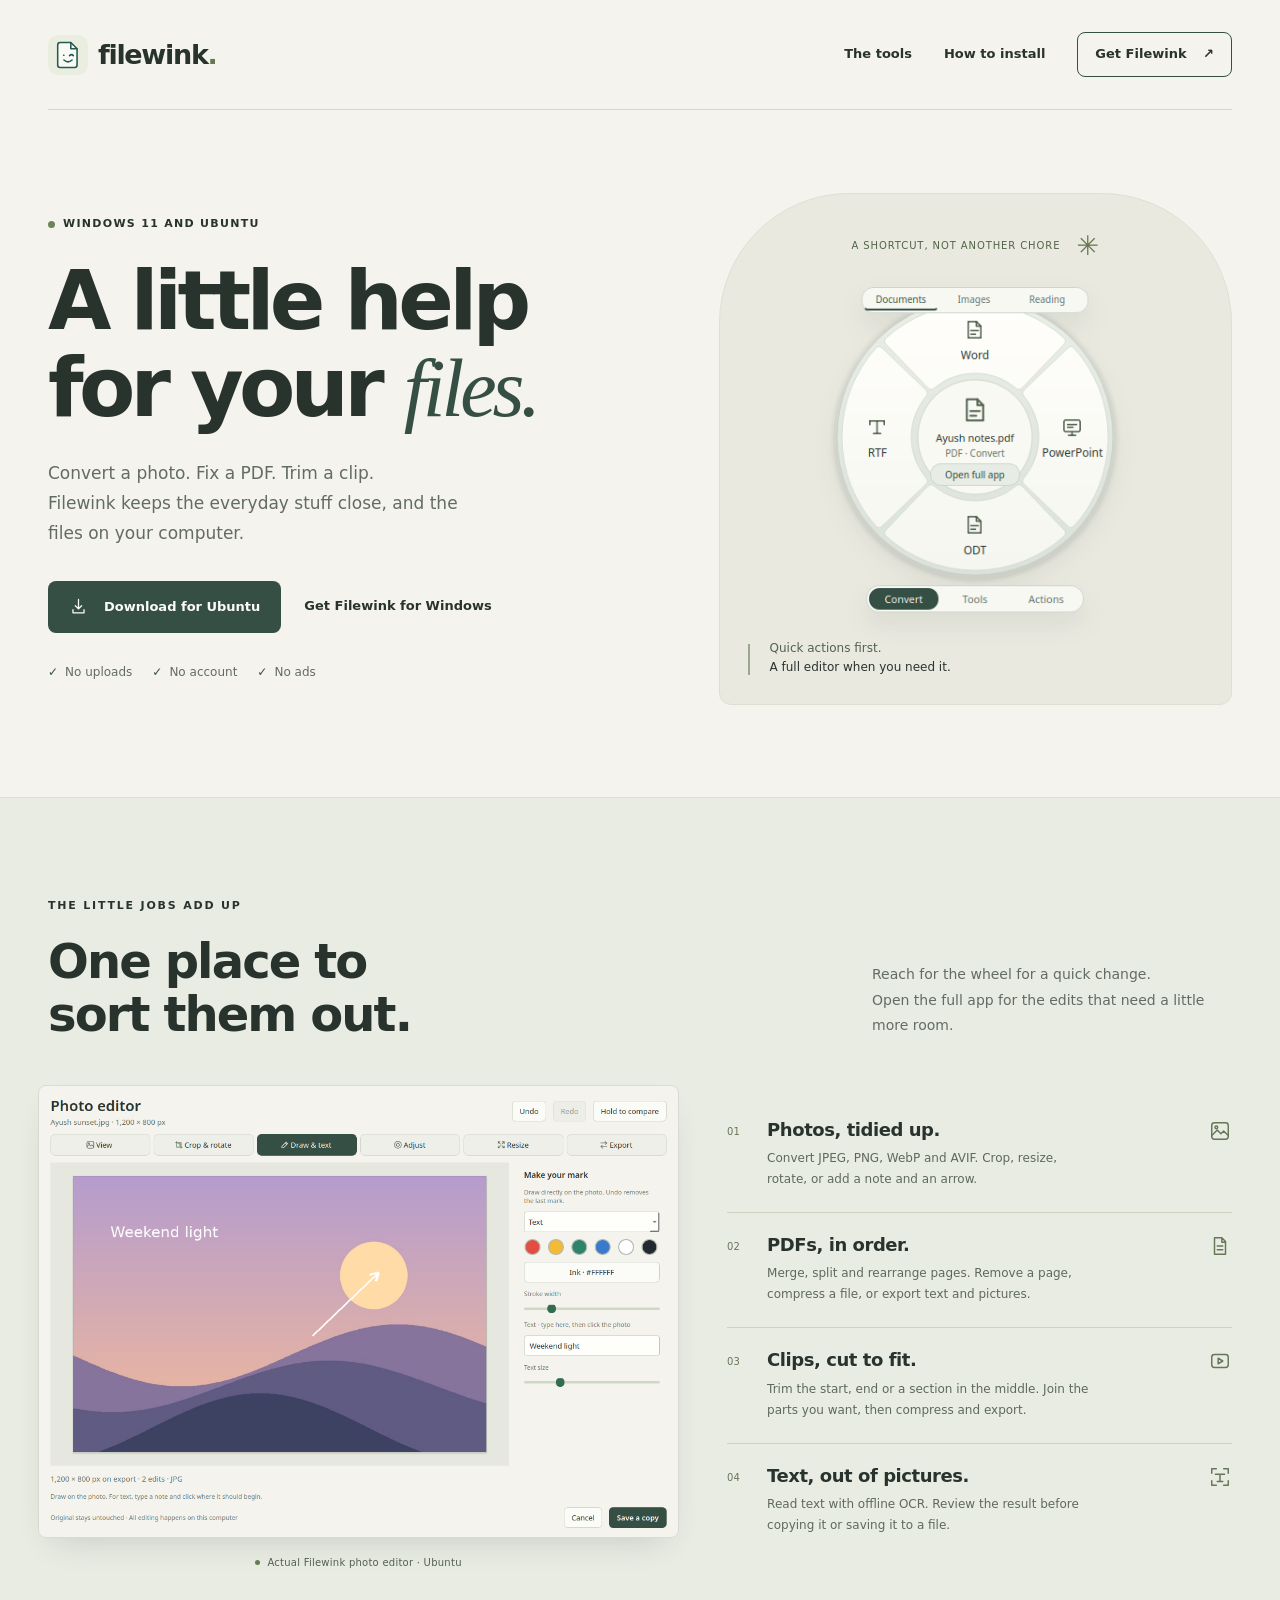
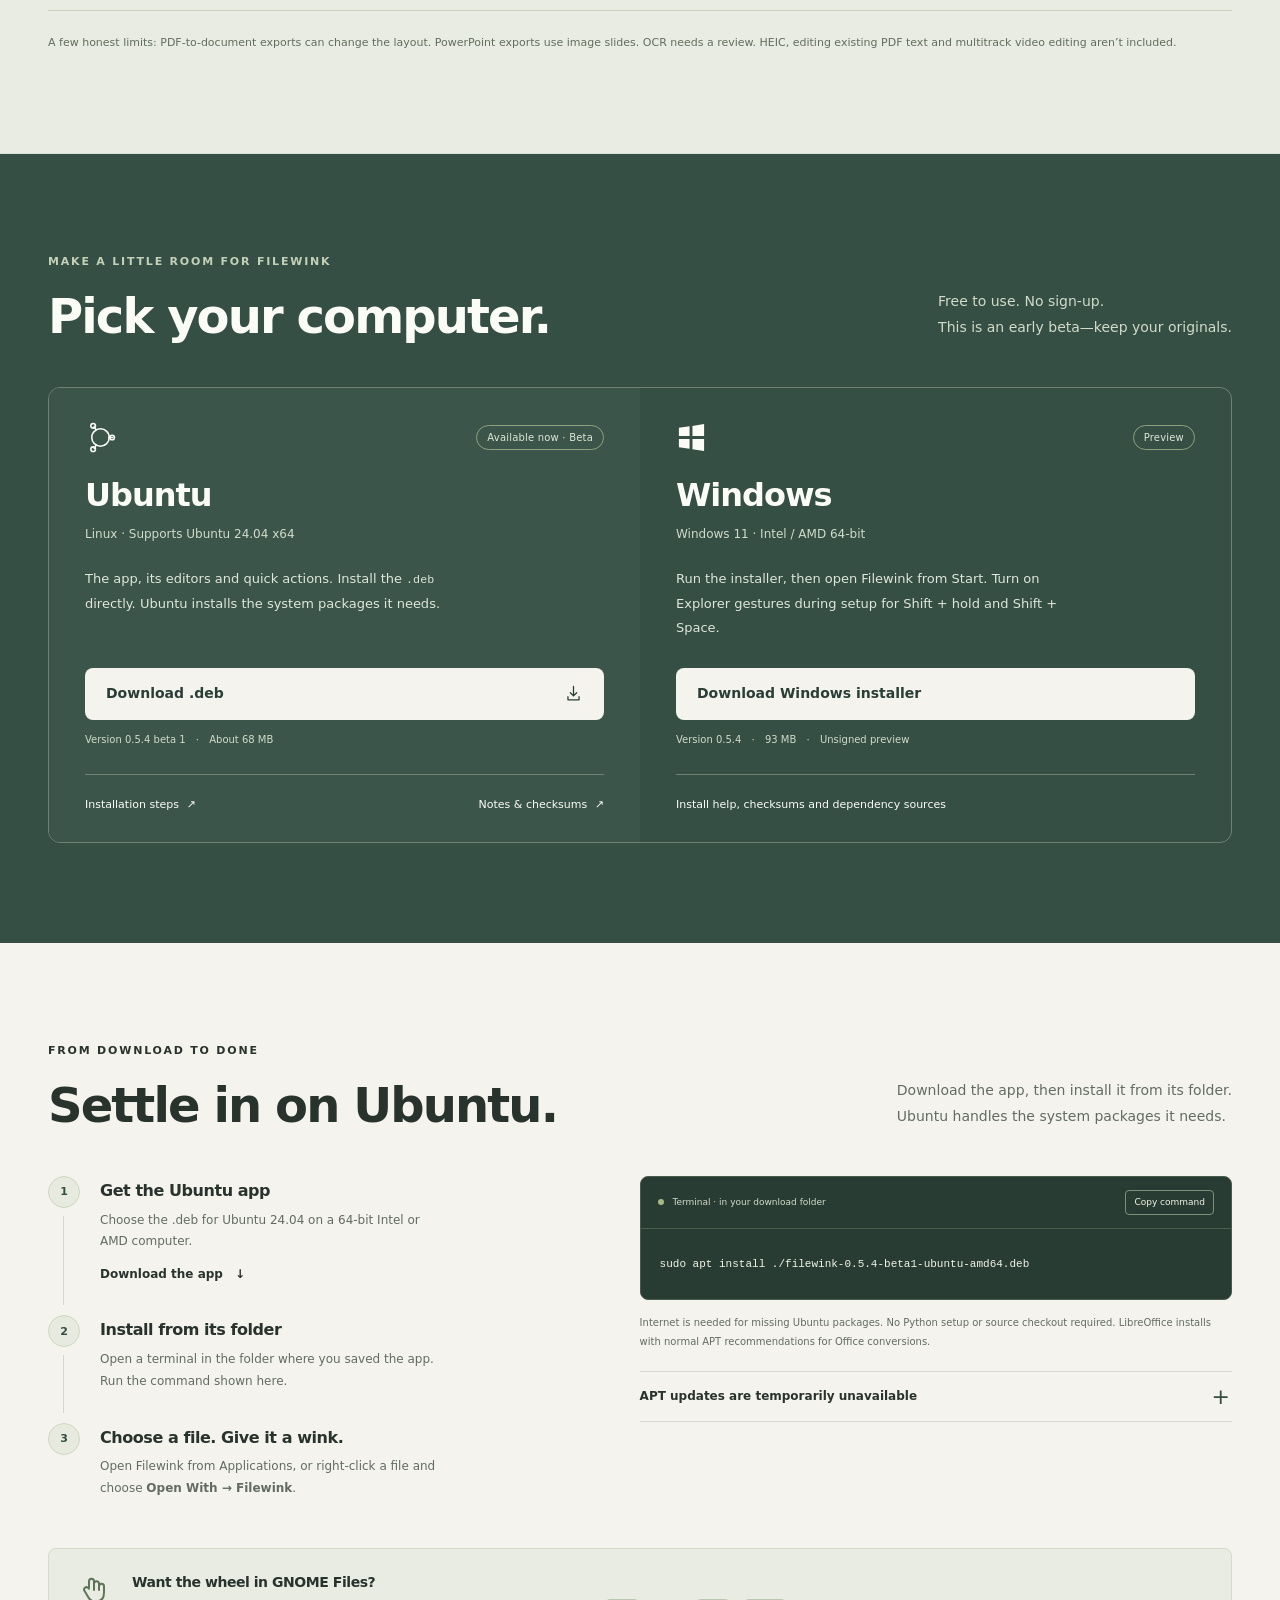
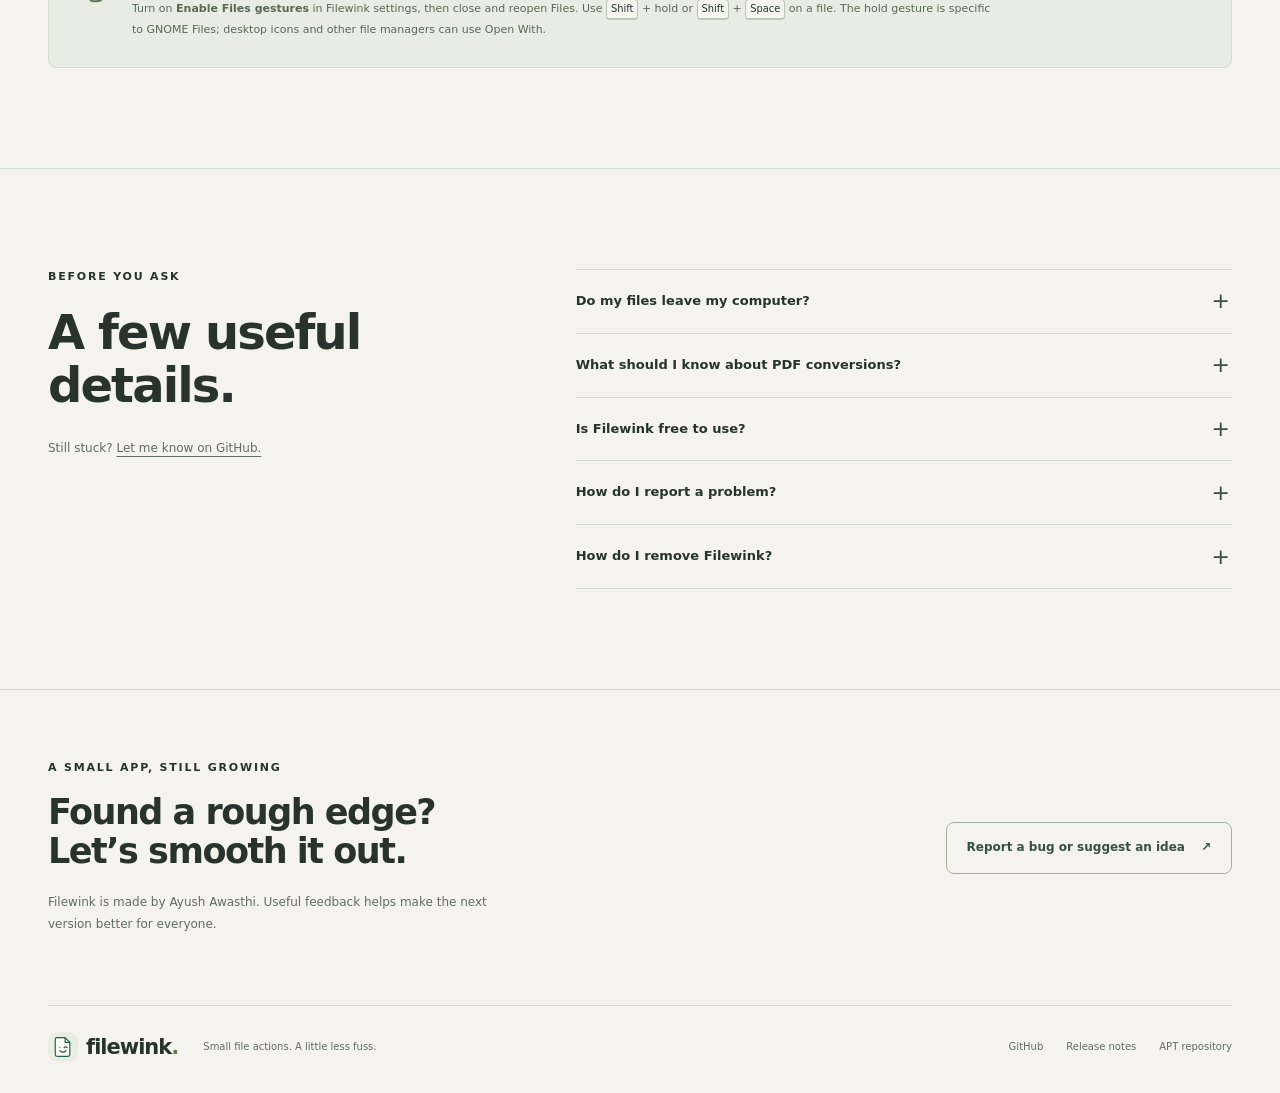
==== commit 36d5bbc2: "Keep the Ubuntu download label simple" ====
--- a/site/index.html
+++ b/site/index.html
@@ -63,10 +63,6 @@
               >Get Filewink for Windows</a
             >
           </div>
-          <p class="release-caption">
-            0.5.4 beta 1 <span aria-hidden="true">·</span> Ubuntu 24.04
-            <span aria-hidden="true">·</span> Intel / AMD 64-bit
-          </p>
           <ul class="local-promises" aria-label="File processing">
             <li>No uploads</li>
             <li>No account</li>
@@ -226,7 +222,7 @@
               </div>
               <h3 id="ubuntu-title">Ubuntu</h3>
               <p class="platform-detail">
-                24.04 · Intel / AMD 64-bit
+                Linux · Supports Ubuntu 24.04 x64
               </p>
               <p class="platform-description">
                 The app, its editors and quick actions. Install the
@@ -288,11 +284,6 @@
               </div>
             </article>
           </div>
-          <p class="platform-footnote">
-            Other Linux distributions, older Ubuntu releases, ARM and macOS
-            aren’t supported yet. There is no AppImage, Flatpak, Snap or RPM
-            release.
-          </p>
         </div>
       </section>
 
@@ -318,8 +309,8 @@
               <div>
                 <h3>Get the Ubuntu app</h3>
                 <p>
-                  Choose the .deb for Ubuntu 24.04 on an Intel or AMD 64-bit
-                  computer. A new Ubuntu 26.04 package is being checked.
+                  Choose the .deb for Ubuntu 24.04 on a 64-bit Intel or AMD
+                  computer.
                 </p>
                 <a
                   class="text-link"
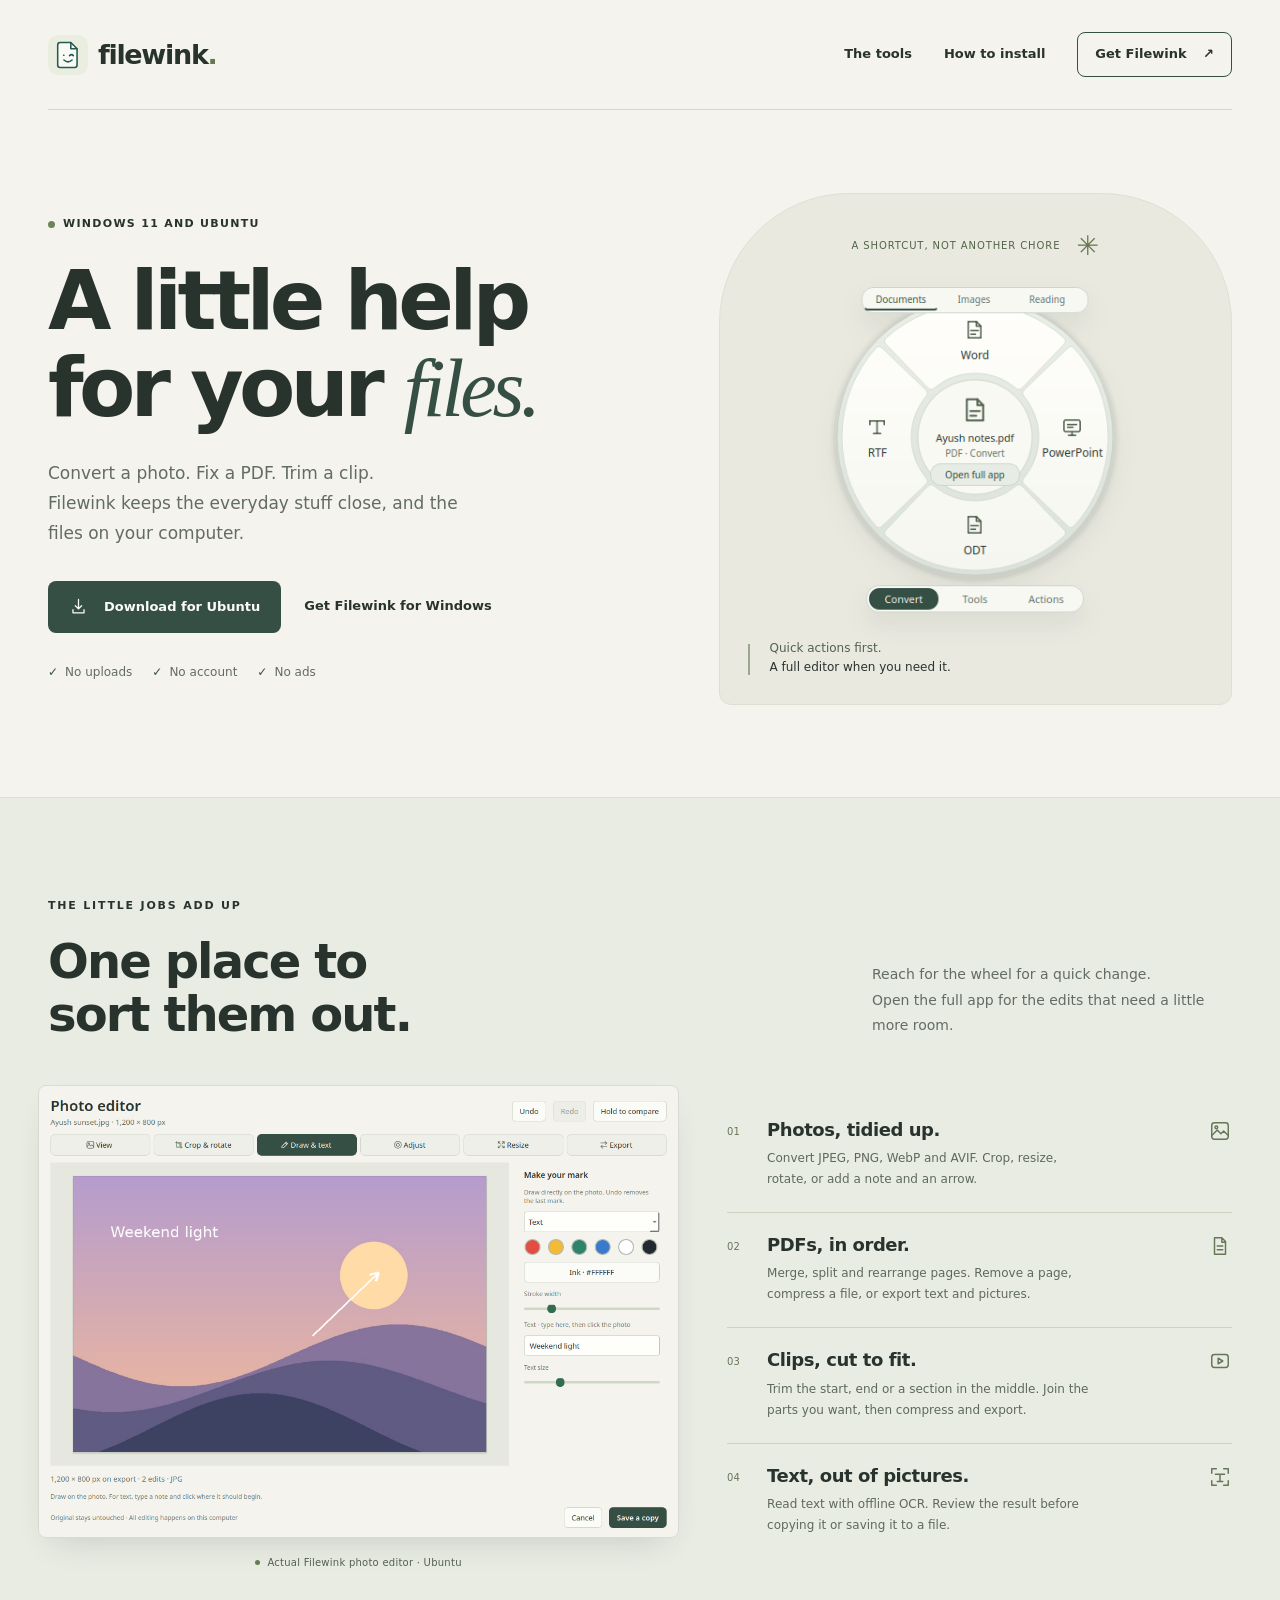
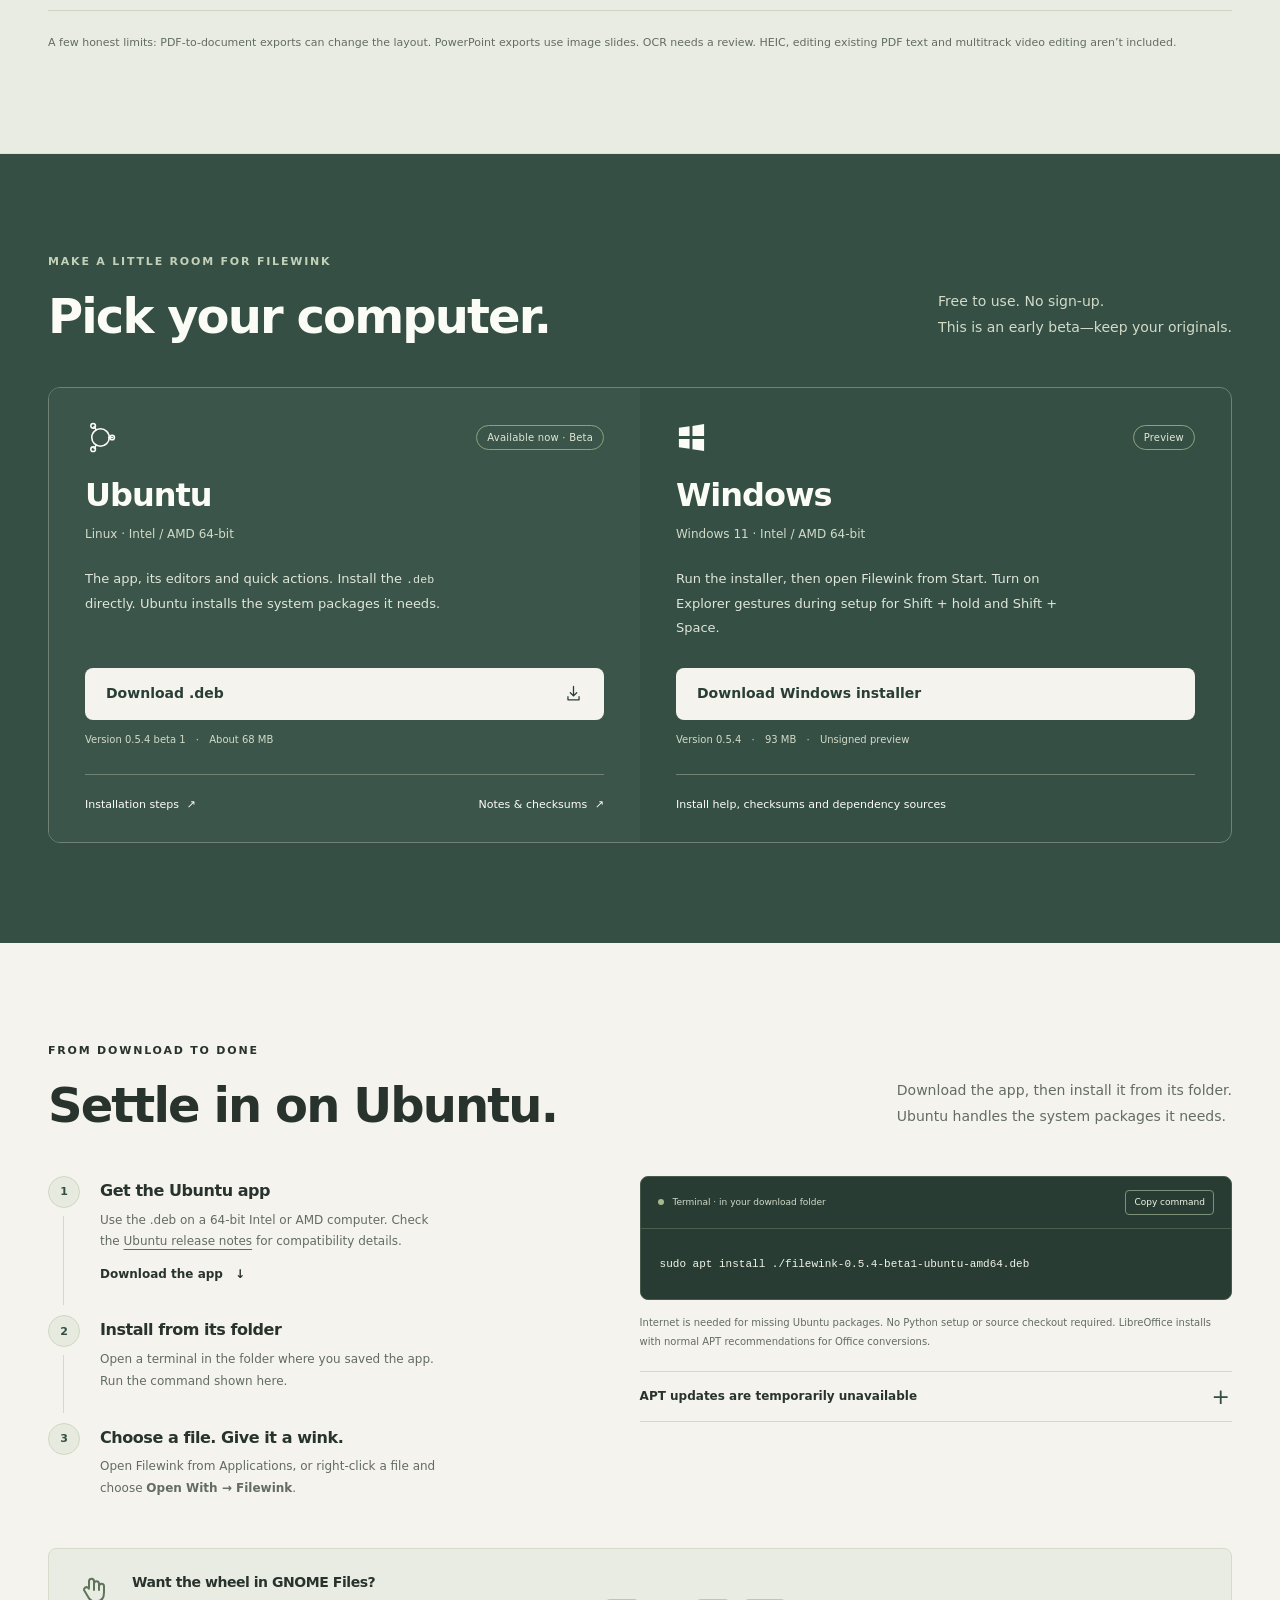
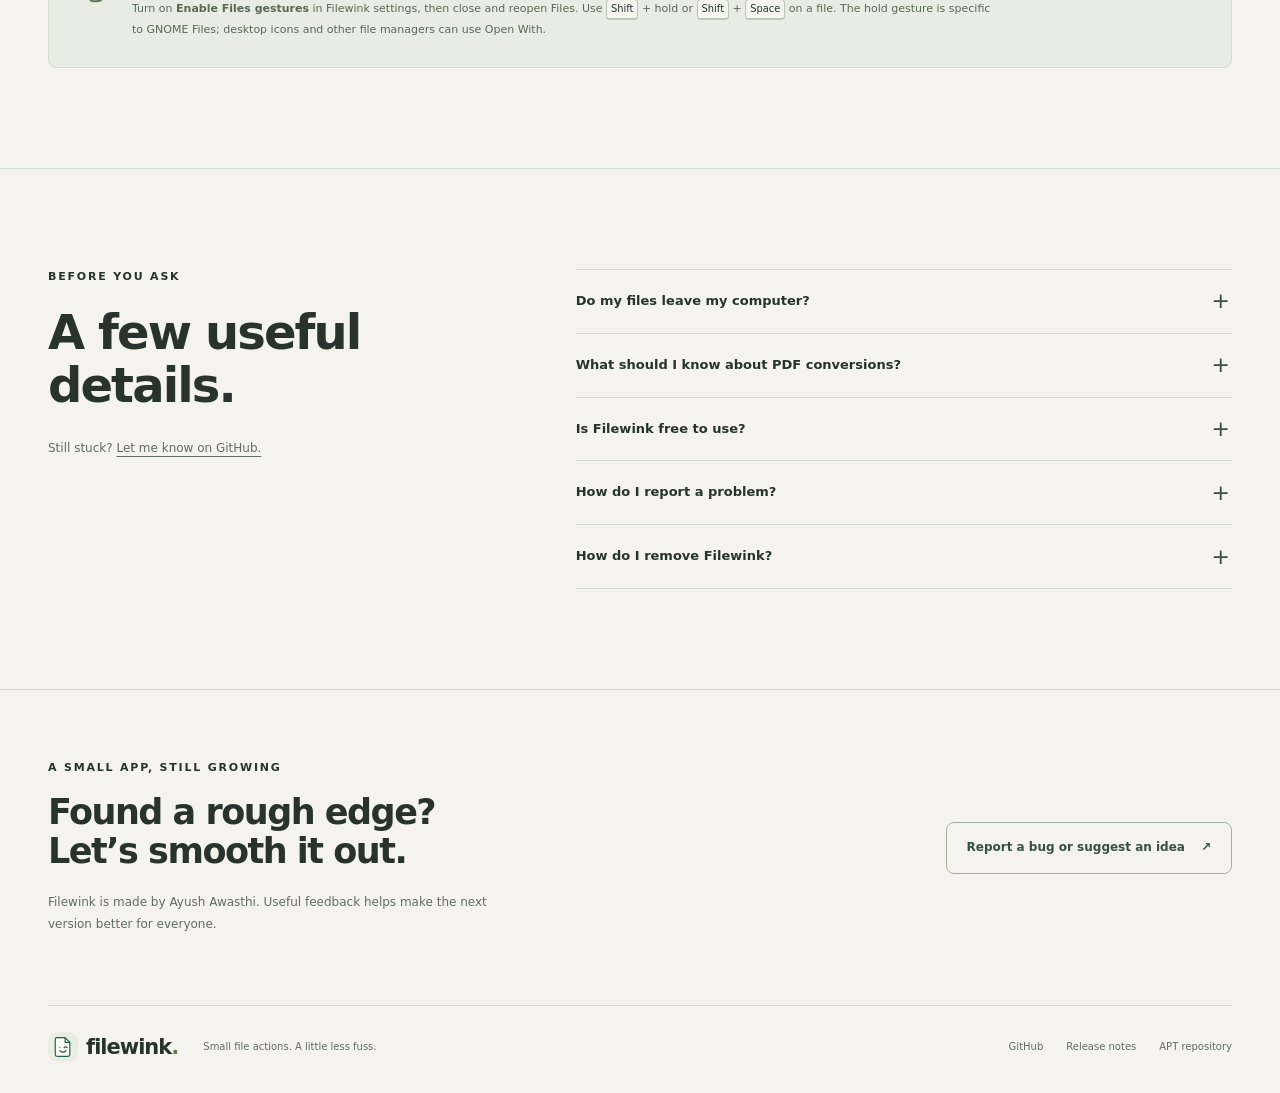
==== commit f0d0e80e: "Put supported Ubuntu versions in the release notes" ====
--- a/site/index.html
+++ b/site/index.html
@@ -222,7 +222,7 @@
               </div>
               <h3 id="ubuntu-title">Ubuntu</h3>
               <p class="platform-detail">
-                Linux · Supports Ubuntu 24.04 x64
+                Linux · Intel / AMD 64-bit
               </p>
               <p class="platform-description">
                 The app, its editors and quick actions. Install the
@@ -309,8 +309,9 @@
               <div>
                 <h3>Get the Ubuntu app</h3>
                 <p>
-                  Choose the .deb for Ubuntu 24.04 on a 64-bit Intel or AMD
-                  computer.
+                  Use the .deb on a 64-bit Intel or AMD computer. Check the
+                  <a href="https://github.com/ayushxaw/filewink-downloads/releases/tag/v0.5.4-beta.1">Ubuntu release notes</a>
+                  for compatibility details.
                 </p>
                 <a
                   class="text-link"
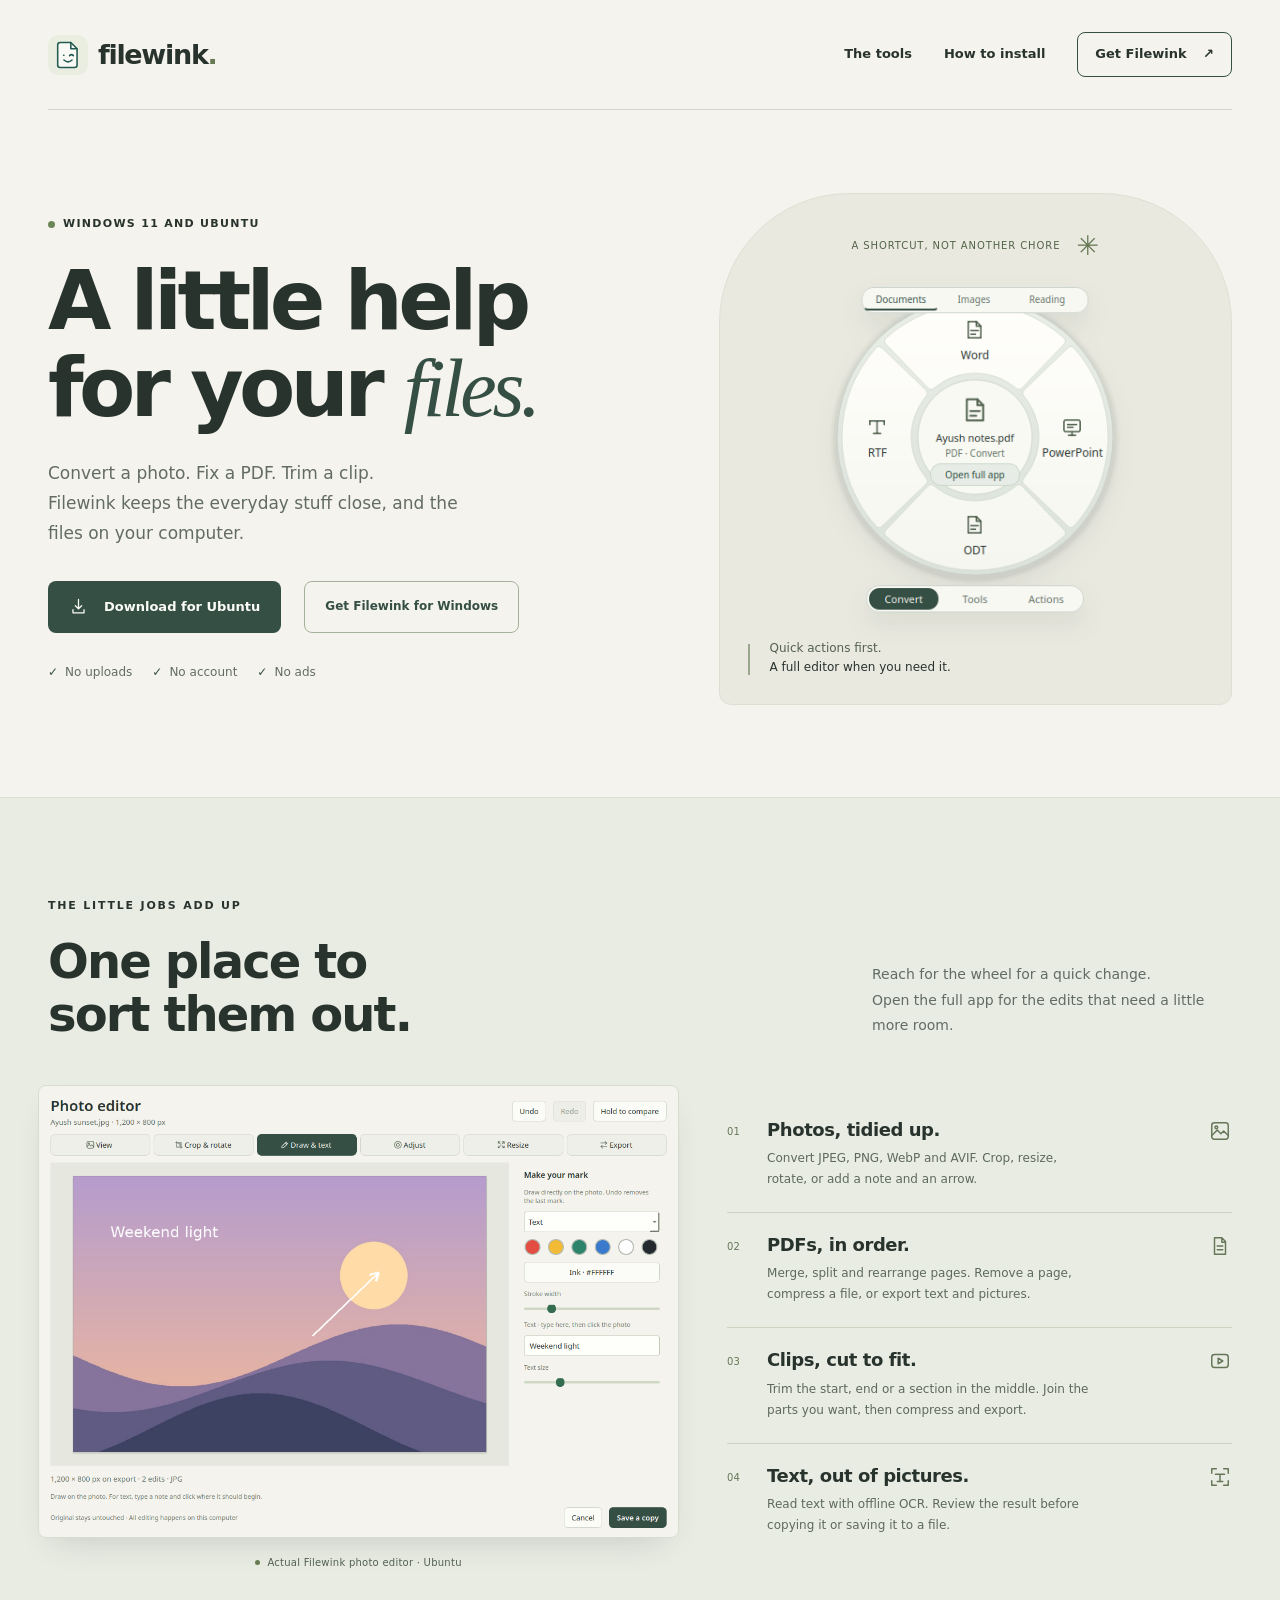
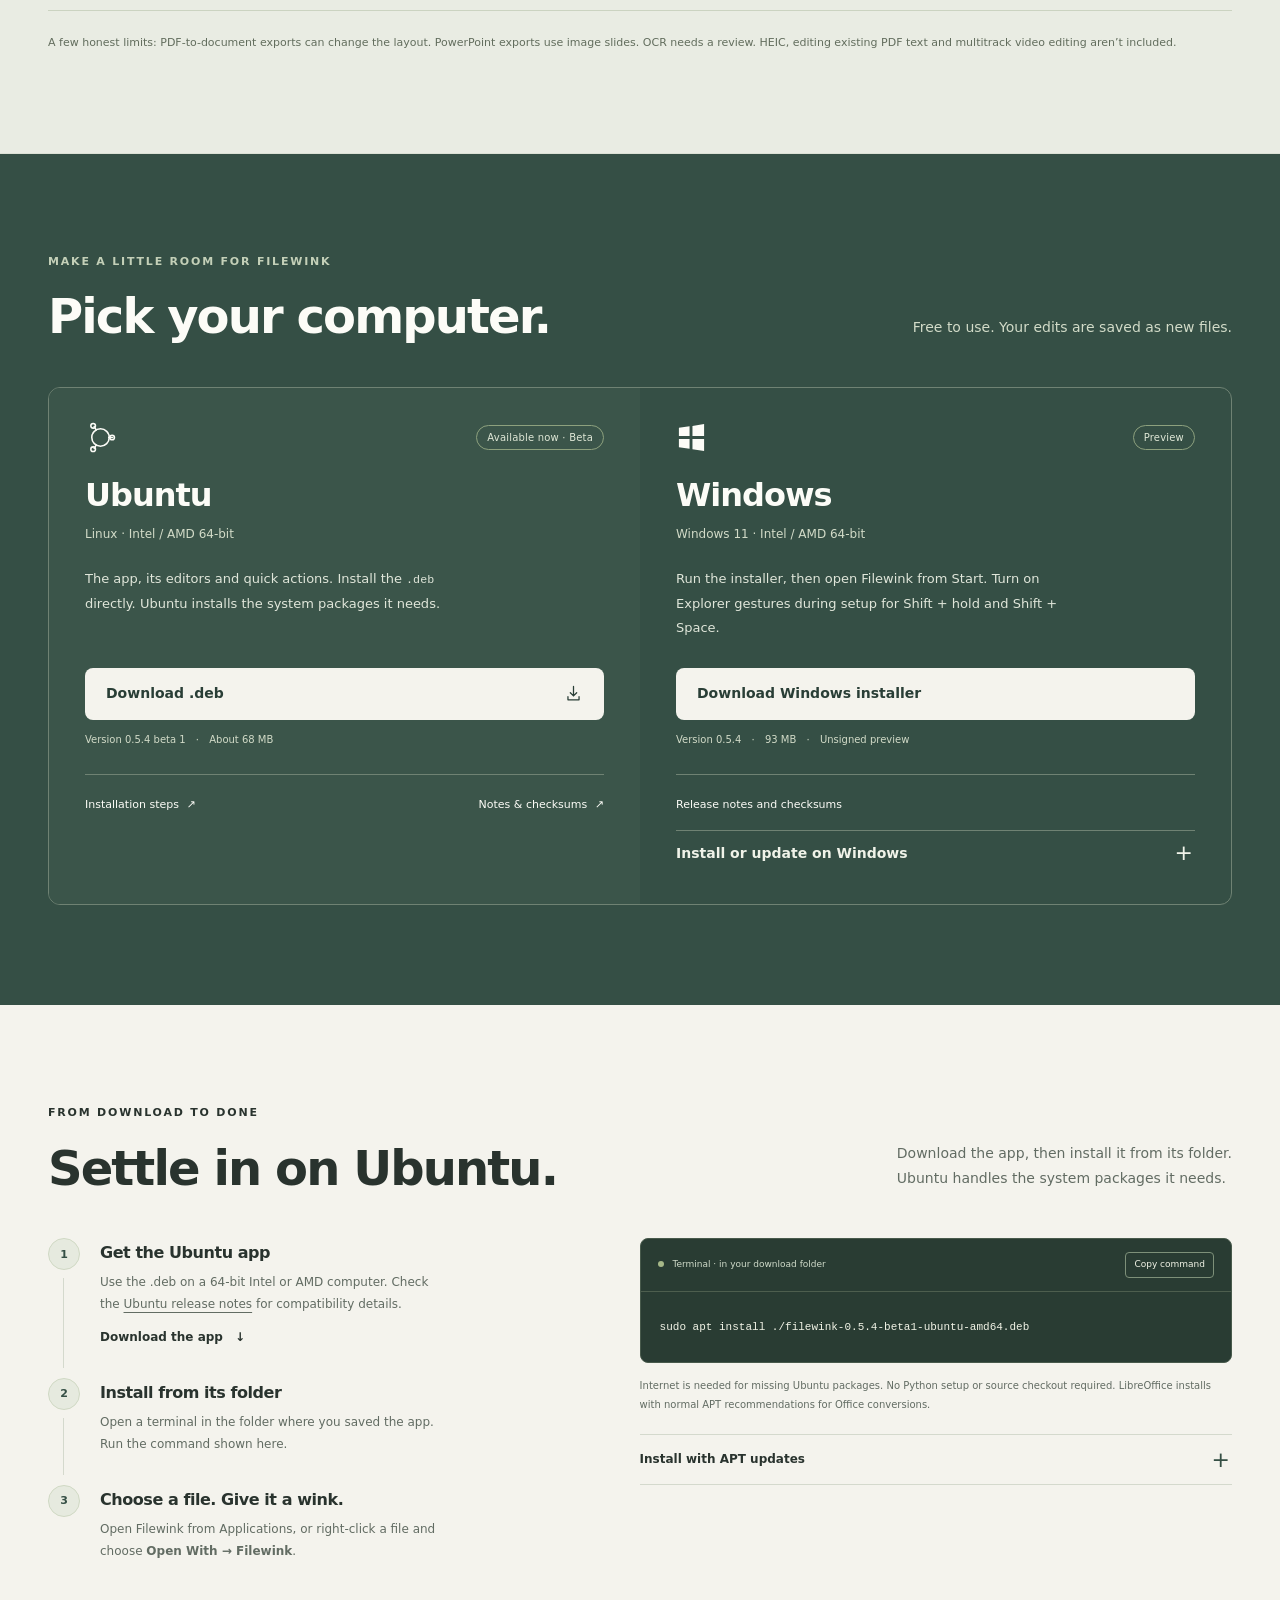
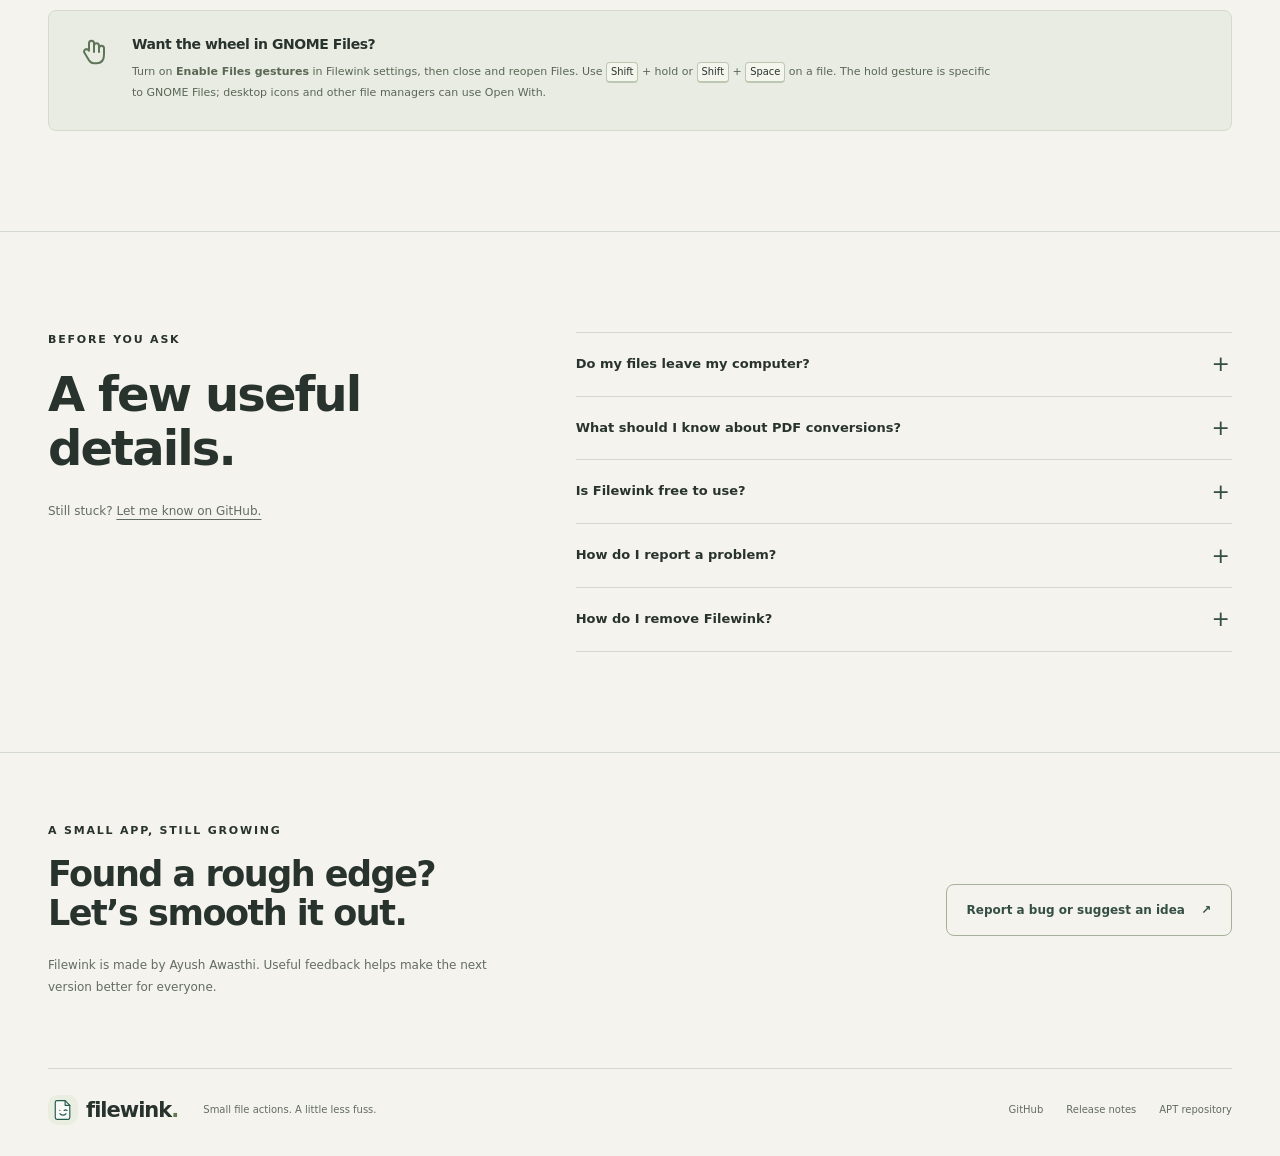
==== commit 41ad9319: "Explain Windows updates and restore the live Ubuntu APT steps" ====
--- a/site/index.html
+++ b/site/index.html
@@ -59,7 +59,7 @@
                 <path d="M12 3v12m-4-4 4 4 4-4M5 16v4h14v-4" /></svg
               >Download for Ubuntu</a
             >
-            <a class="text-link" href="#windows-title"
+            <a class="button button-outline" href="#windows-title"
               >Get Filewink for Windows</a
             >
           </div>
@@ -201,8 +201,7 @@
               <h2 id="download-title">Pick your computer.</h2>
             </div>
             <p>
-              Free to use. No sign-up.<br />This is an early beta—keep your
-              originals.
+              Free to use. Your edits are saved as new files.
             </p>
           </div>
           <div class="download-grid">
@@ -279,9 +278,22 @@
               <div class="download-secondary">
                 <a
                   href="https://github.com/ayushxaw/filewink-downloads/releases/tag/v0.5.4-windows-preview.1"
-                  >Install help, checksums and dependency sources</a
+                  >Release notes and checksums</a
                 >
               </div>
+              <details class="windows-setup">
+                <summary>Install or update on Windows</summary>
+                <ol>
+                  <li>Close Filewink if it’s running, then run the downloaded installer. You can install over your existing copy.</li>
+                  <li>If setup asks for the Visual C++ runtime, install it from the Microsoft link in setup. Return to setup and choose <strong>Check again</strong>.</li>
+                  <li>Open Filewink from Start. Enable Explorer gestures during setup or in Settings to use Shift + hold.</li>
+                </ol>
+                <p>
+                  SmartScreen may show a warning for the unsigned preview.
+                  Use the official download button and check the release
+                  checksum if you’re unsure about your copy.
+                </p>
+              </details>
             </article>
           </div>
         </div>
@@ -364,18 +376,19 @@
               recommendations for Office conversions.
             </p>
             <details class="install-detail">
-              <summary>APT updates are temporarily unavailable</summary>
-              <div>
-                <p>
-                  The update feed is waiting for the domain’s HTTPS setup to
-                  be repaired. Use the direct app install above for now. Keep
-                  HTTPS and signature checks enabled.
-                </p>
-                <p>
-                  The <a href="apt/">repository details</a> and
-                  <a href="https://github.com/ayushxaw/filewink-downloads/releases/download/apt-setup-1/filewink-archive-keyring_2026.10.23.1_all.deb">APT setup package</a>
-                  remain available. The direct app install does not add an
-                  update source.
+              <summary>Install with APT updates</summary>
+              <div>
+                <p>
+                  Download the
+                  <a href="https://github.com/ayushxaw/filewink-downloads/releases/download/apt-setup-1/filewink-archive-keyring_2026.10.23.1_all.deb">APT setup package</a>.
+                  Open a terminal in its folder and run these commands.
+                </p>
+                <pre><code>sudo apt install ./filewink-archive-keyring_2026.10.23.1_all.deb
+sudo apt update
+sudo apt install filewink</code></pre>
+                <p>
+                  Once the source is set up, new releases arrive with normal
+                  APT upgrades. See the <a href="apt/">signed repository details</a>.
                 </p>
               </div>
             </details>
--- a/site/styles.css
+++ b/site/styles.css
@@ -246,6 +246,13 @@
 .button-primary:hover {
   background: var(--forest-deep);
 }
+.button-outline {
+  color: var(--forest-deep);
+  border-color: #a7b3a1;
+}
+.button-outline:hover {
+  background: #e9ede3;
+}
 .text-link {
   display: inline-flex;
   gap: 12px;
@@ -546,6 +553,32 @@
 }
 .download-secondary a:hover {
   text-decoration: underline;
+}
+.windows-setup {
+  margin-top: 16px;
+  border-top: 1px solid #6f8273;
+  font-size: 0.875rem;
+  color: #f0f3e9;
+  line-height: 1.55;
+}
+.windows-setup summary {
+  padding-block: 12px;
+  font-weight: 600;
+}
+.windows-setup summary::after {
+  color: #f0f3e9;
+}
+.windows-setup ol {
+  padding-inline-start: 1.3em;
+}
+.windows-setup li + li {
+  margin-top: 6px;
+}
+.windows-setup p {
+  margin: 12px 0 0;
+}
+.install-detail pre {
+  overflow-x: auto;
 }
 .download-secondary span {
   padding-left: 4px;
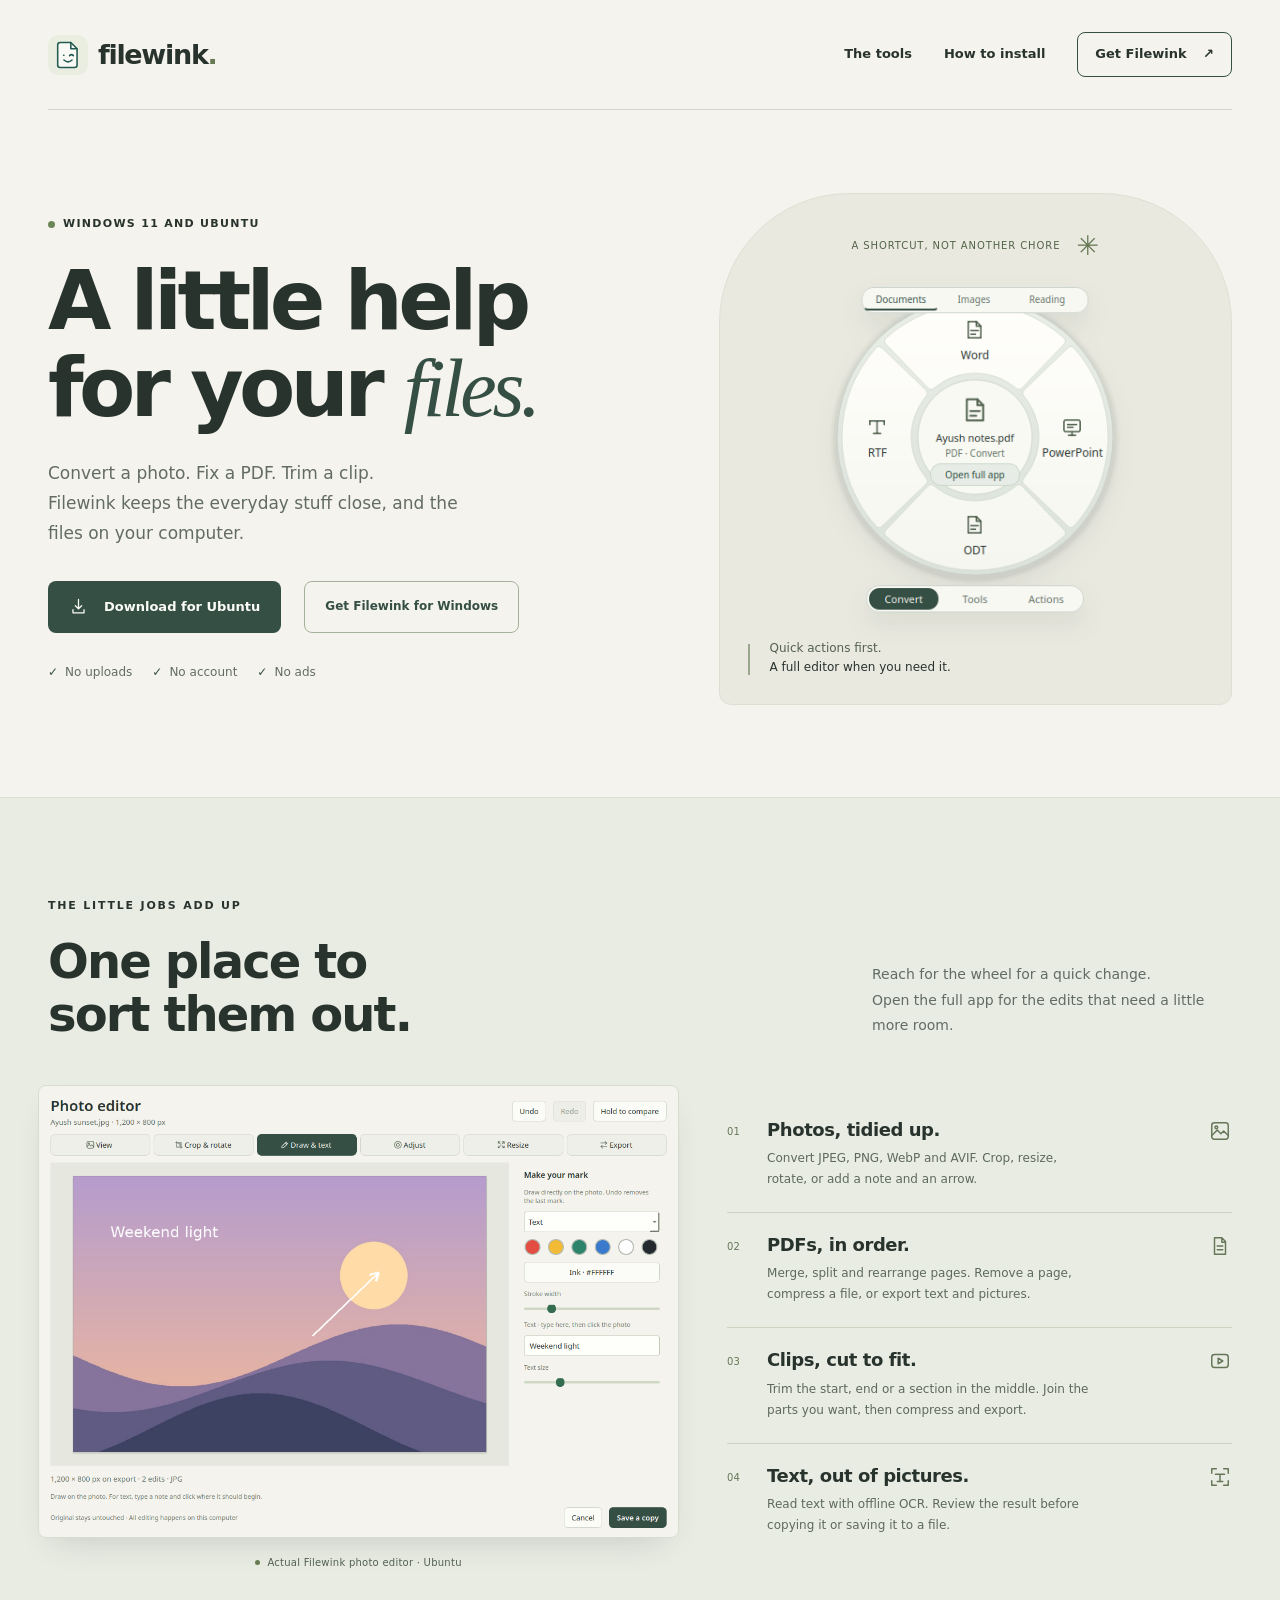
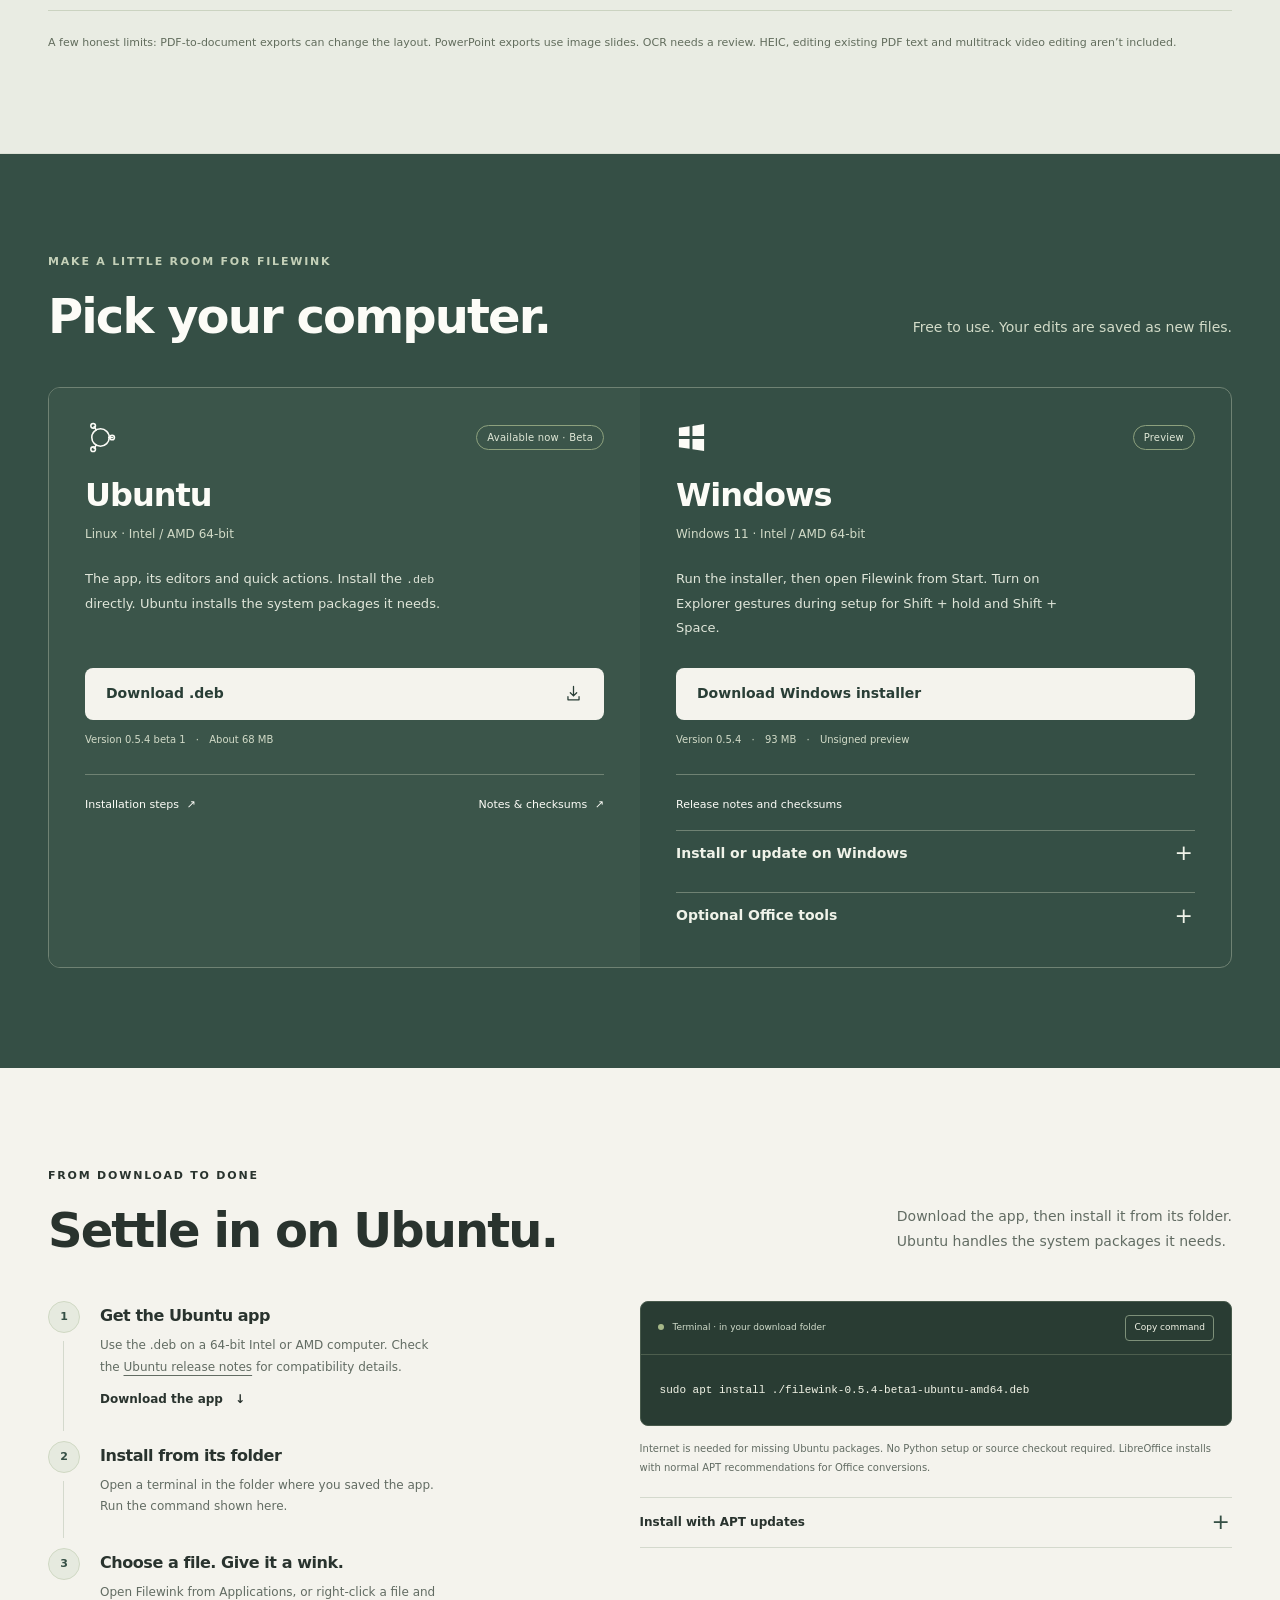
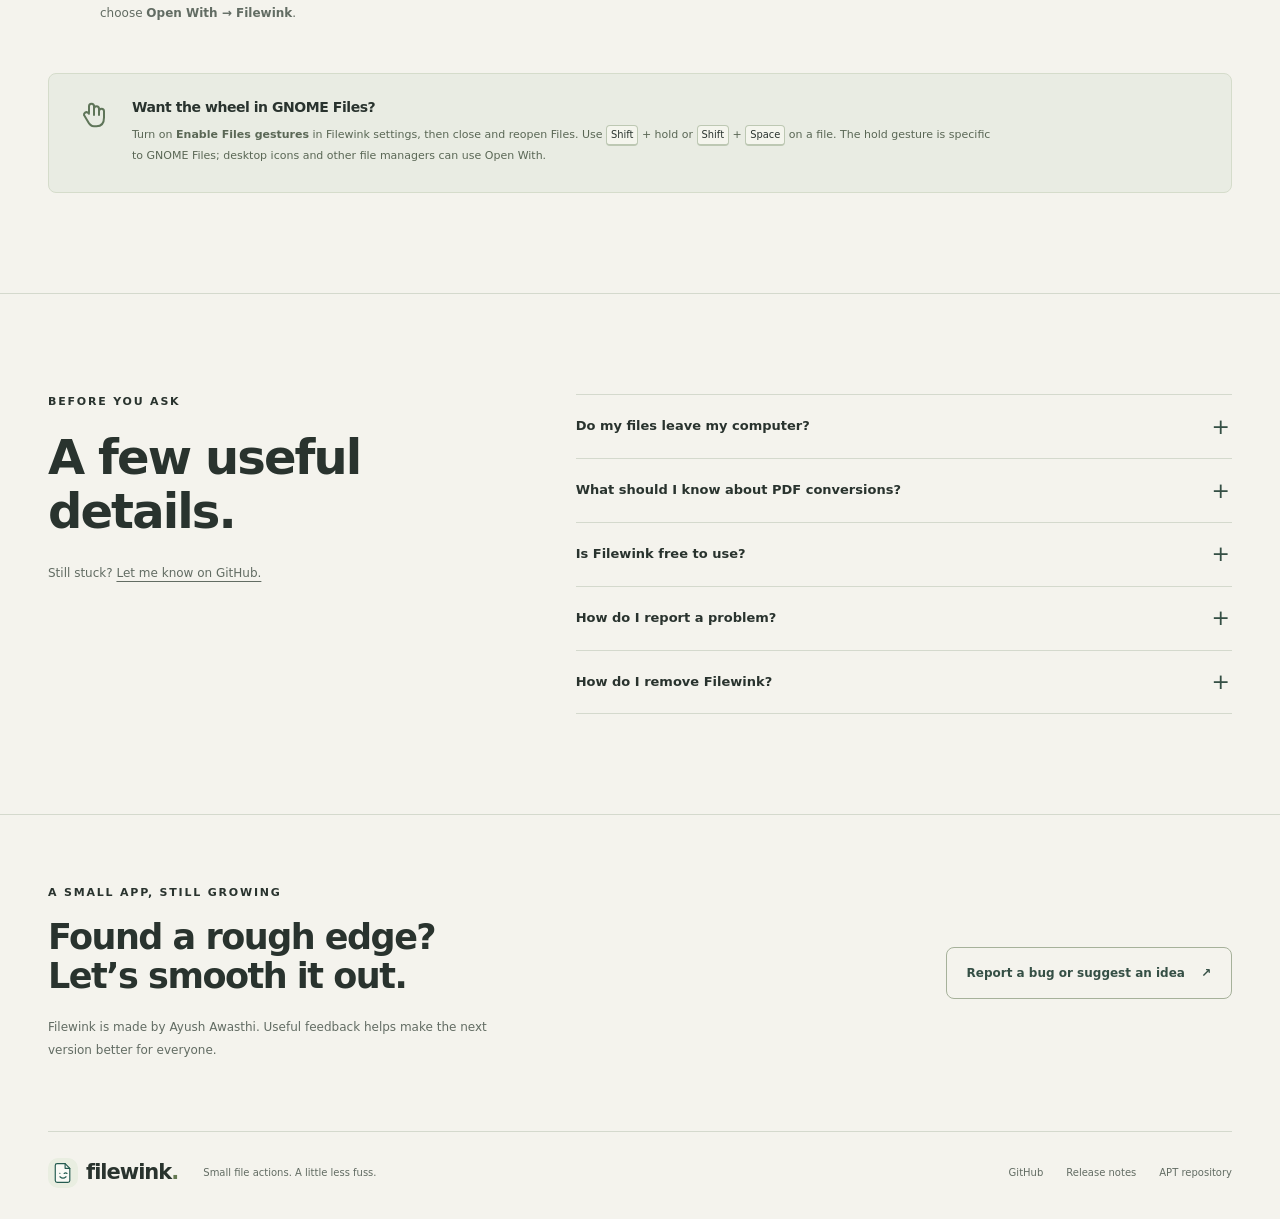
==== commit fd1af2bc: "Offer the optional LibreOffice Windows download" ====
--- a/site/index.html
+++ b/site/index.html
@@ -294,6 +294,19 @@
                   checksum if you’re unsure about your copy.
                 </p>
               </details>
+              <details class="windows-setup">
+                <summary>Optional Office tools</summary>
+                <p>
+                  The current Windows preview uses LibreOffice to convert
+                  Word, PowerPoint and Excel files. Install the Windows
+                  64-bit version if you need those conversions, then reopen
+                  Filewink.
+                </p>
+                <p>
+                  <a href="https://www.libreoffice.org/download/">Get LibreOffice</a>
+                  <span class="office-download-size">· About 376 MB</span>
+                </p>
+              </details>
             </article>
           </div>
         </div>
--- a/site/styles.css
+++ b/site/styles.css
@@ -577,6 +577,12 @@
 .windows-setup p {
   margin: 12px 0 0;
 }
+.windows-setup summary + p {
+  margin-top: 0;
+}
+.office-download-size {
+  color: #d2dbc8;
+}
 .install-detail pre {
   overflow-x: auto;
 }
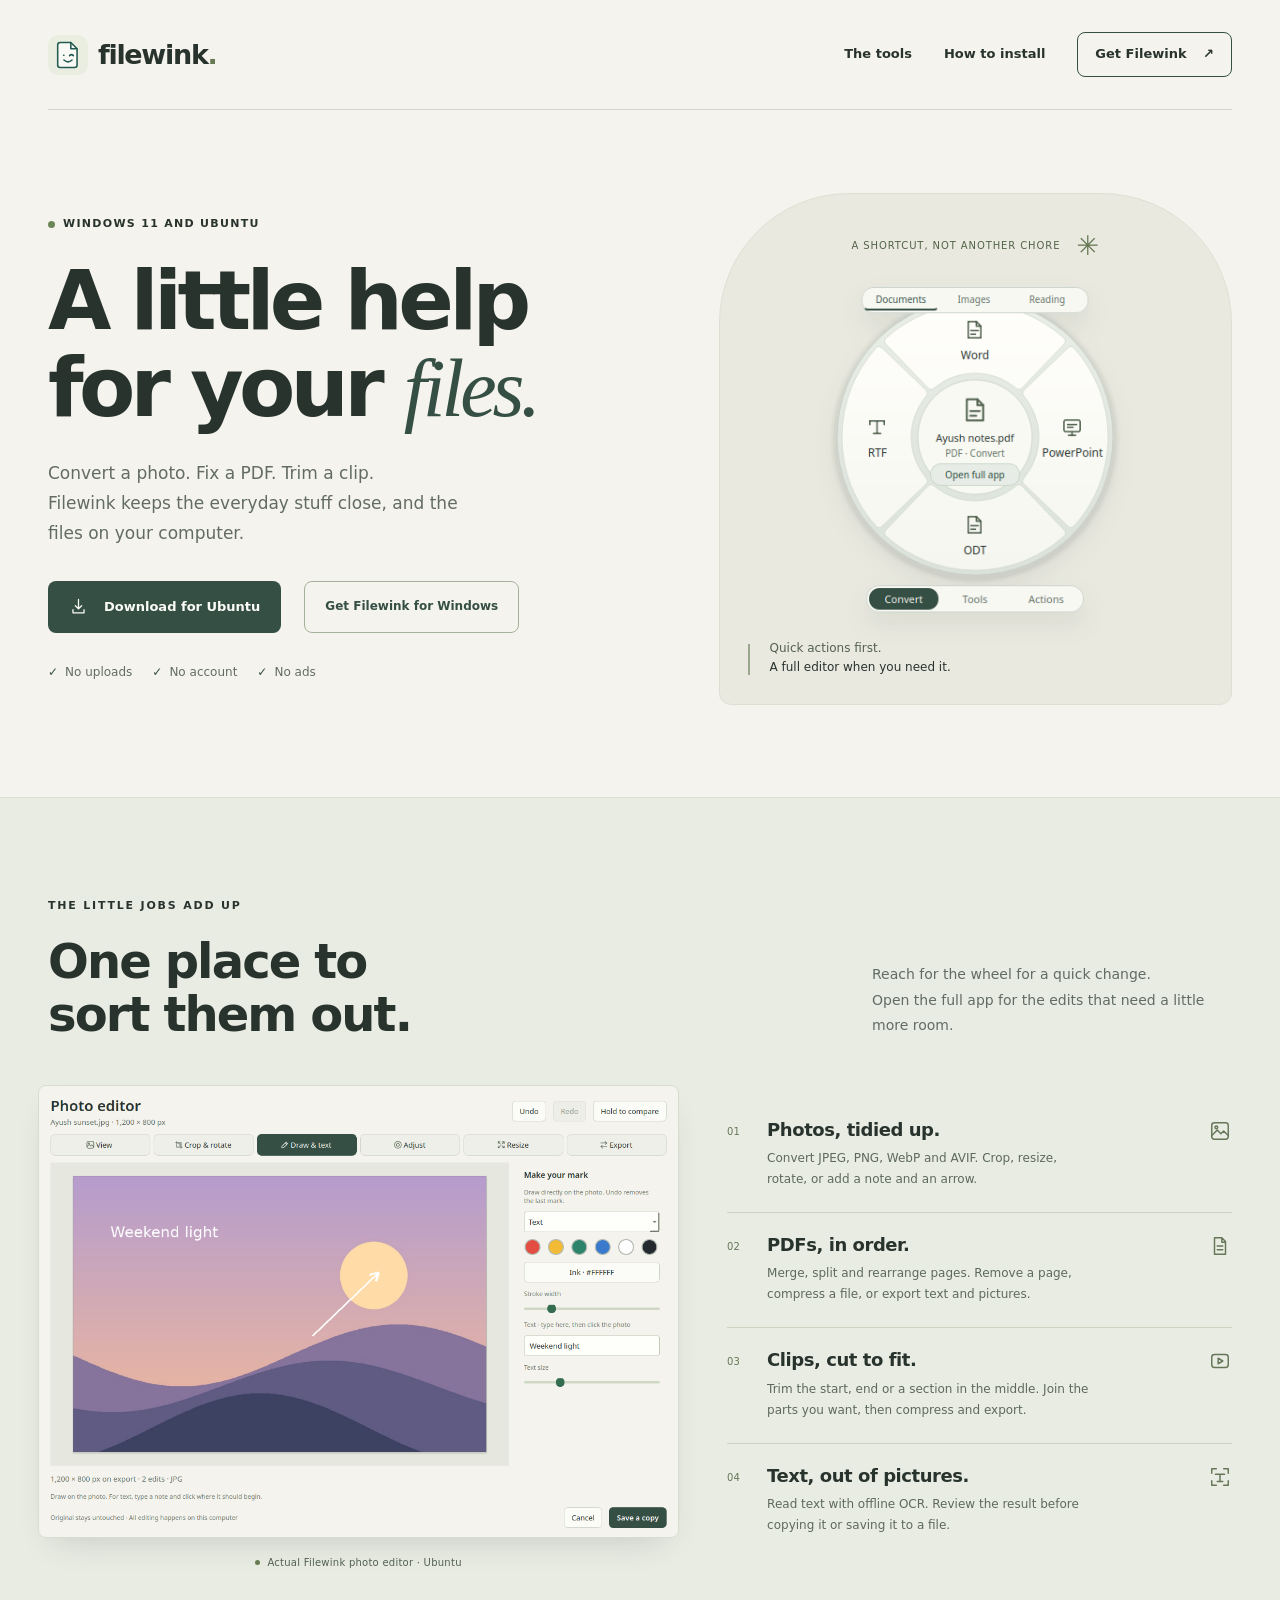
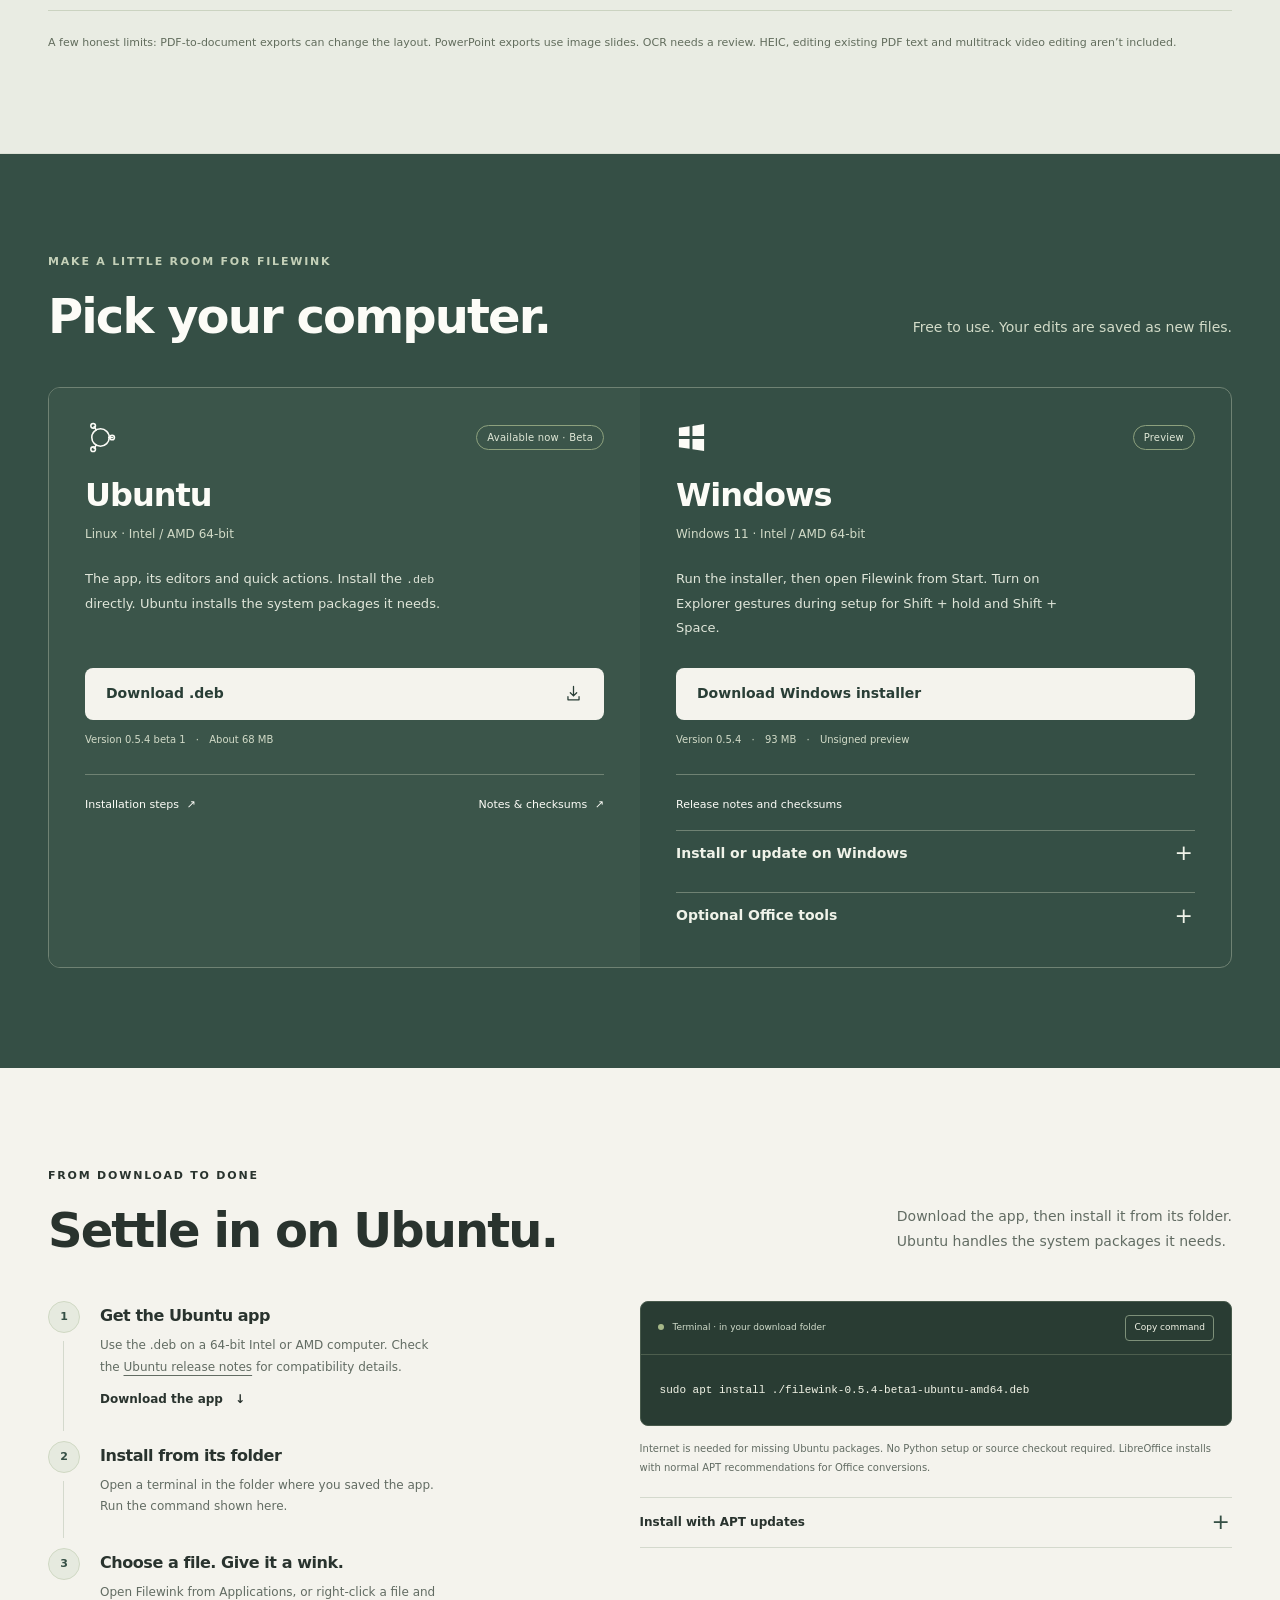
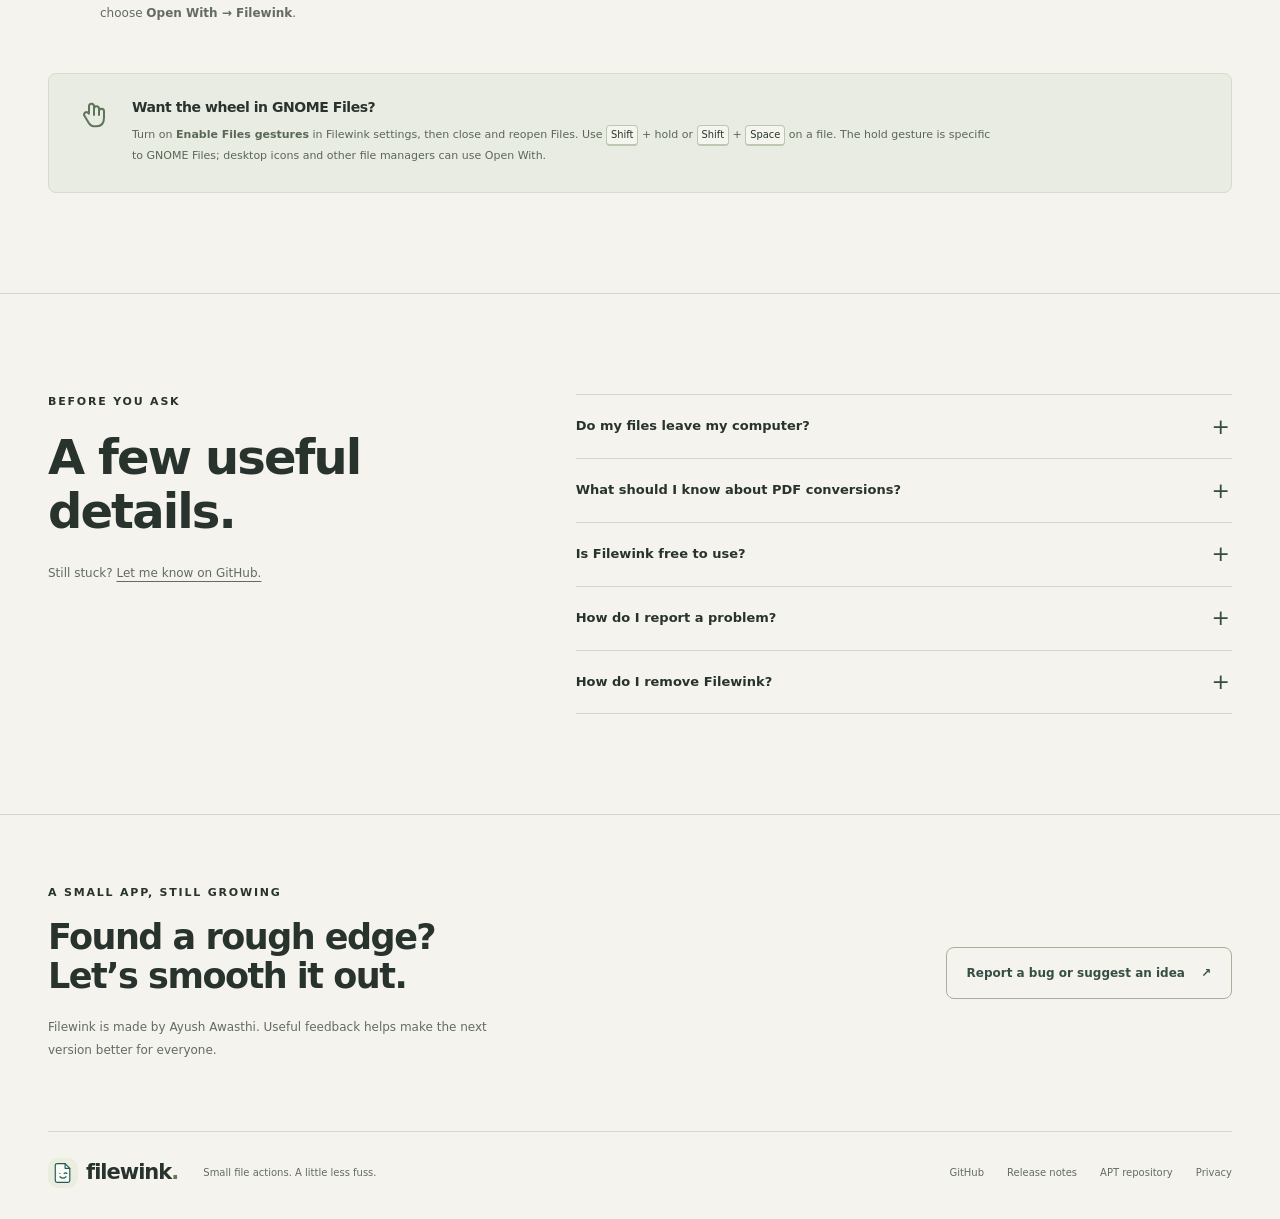
==== commit 34bac3cd: "Publish the Filewink privacy policy" ====
--- a/site/index.html
+++ b/site/index.html
@@ -536,7 +536,7 @@
         <a href="https://github.com/ayushxaw/filewink-downloads">GitHub</a
         ><a href="https://github.com/ayushxaw/filewink-downloads/releases"
           >Release notes</a
-        ><a href="apt/">APT repository</a>
+        ><a href="apt/">APT repository</a><a href="privacy.html">Privacy</a>
       </div>
     </footer>
     <p class="sr-only" role="status" aria-live="polite" id="copy-status"></p>
--- a/site/styles.css
+++ b/site/styles.css
@@ -922,6 +922,24 @@
 .site-footer > div a:hover {
   text-decoration: underline;
 }
+.privacy-page {
+  max-width: 68ch;
+  padding-block: clamp(2rem, 6vw, 5rem);
+}
+.privacy-page h1 {
+  font-size: clamp(2.5rem, 6vw, 3.75rem);
+  letter-spacing: -0.04em;
+}
+.privacy-page h2 {
+  font-size: 1.375rem;
+  letter-spacing: -0.02em;
+  margin-top: 2rem;
+}
+.privacy-page p {
+  font-size: 1rem;
+  line-height: 1.65;
+  margin-top: 0.75rem;
+}
 .sr-only {
   position: absolute !important;
   width: 1px;
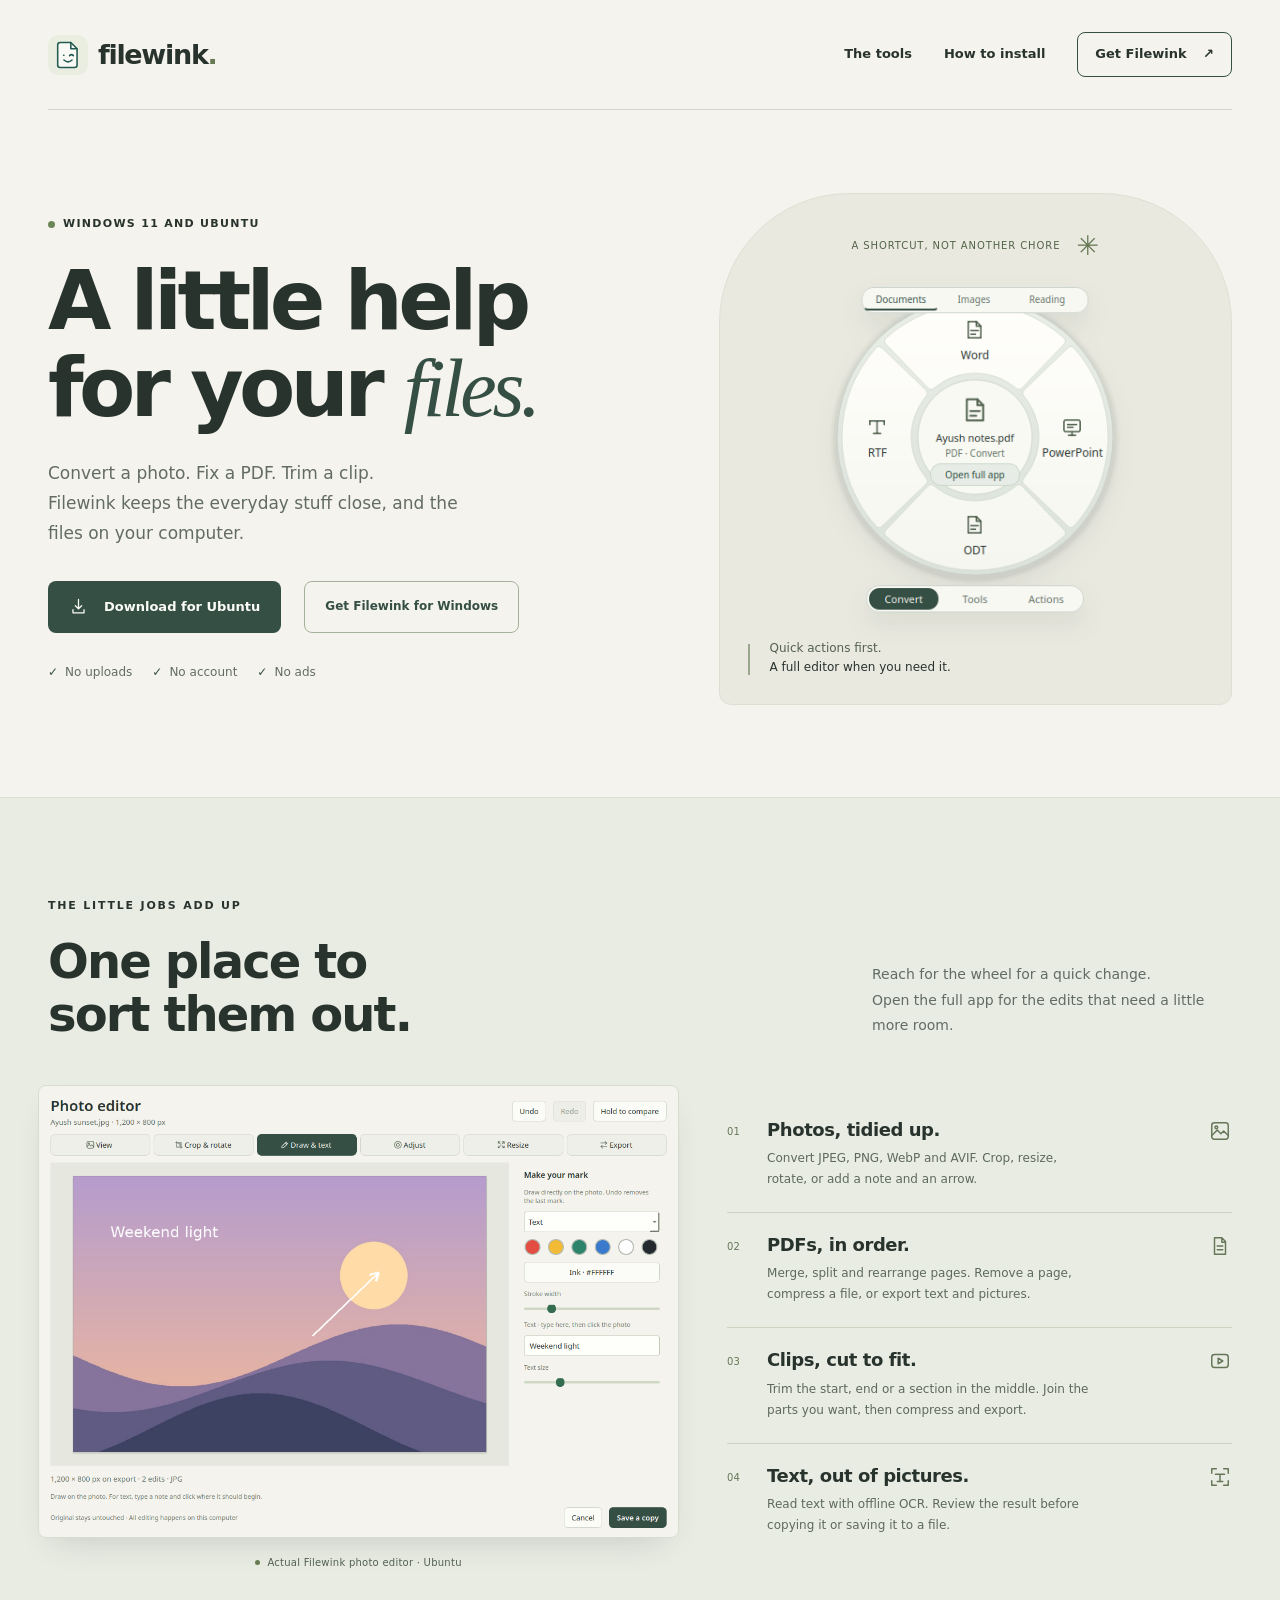
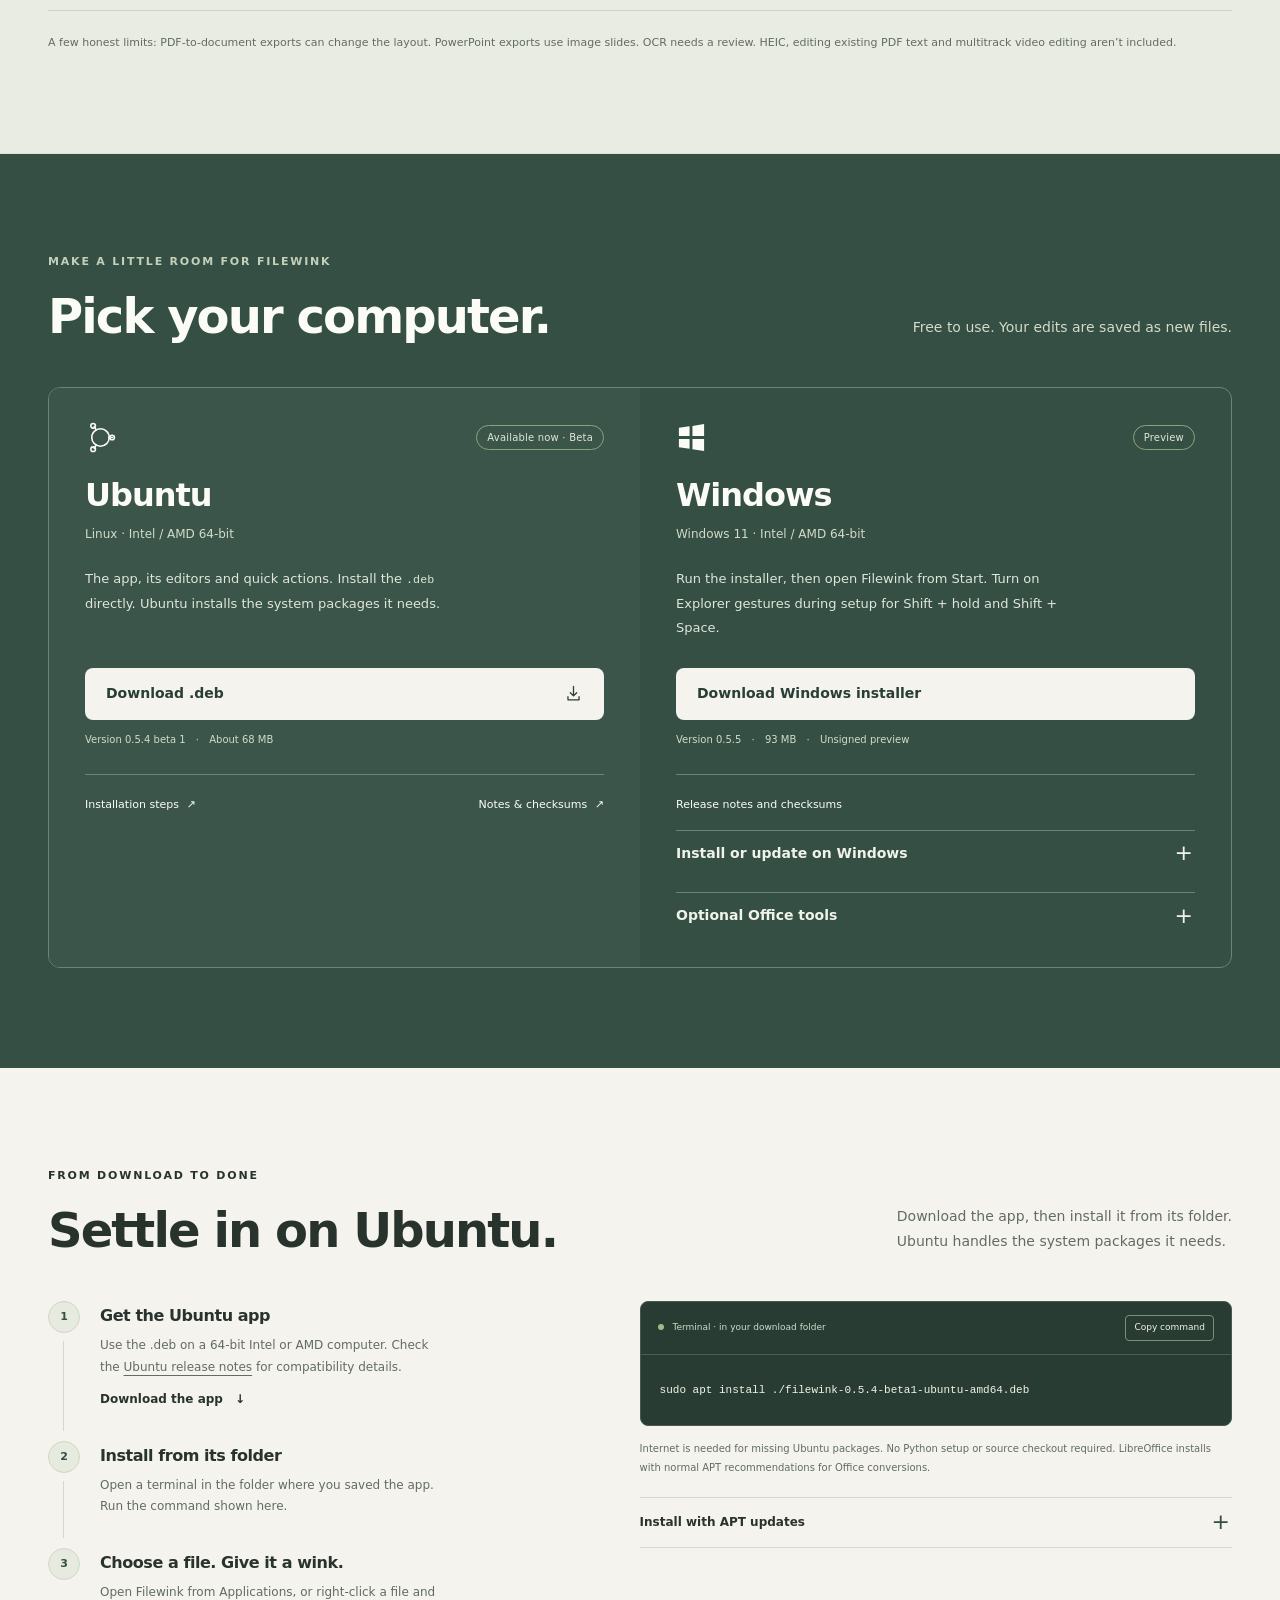
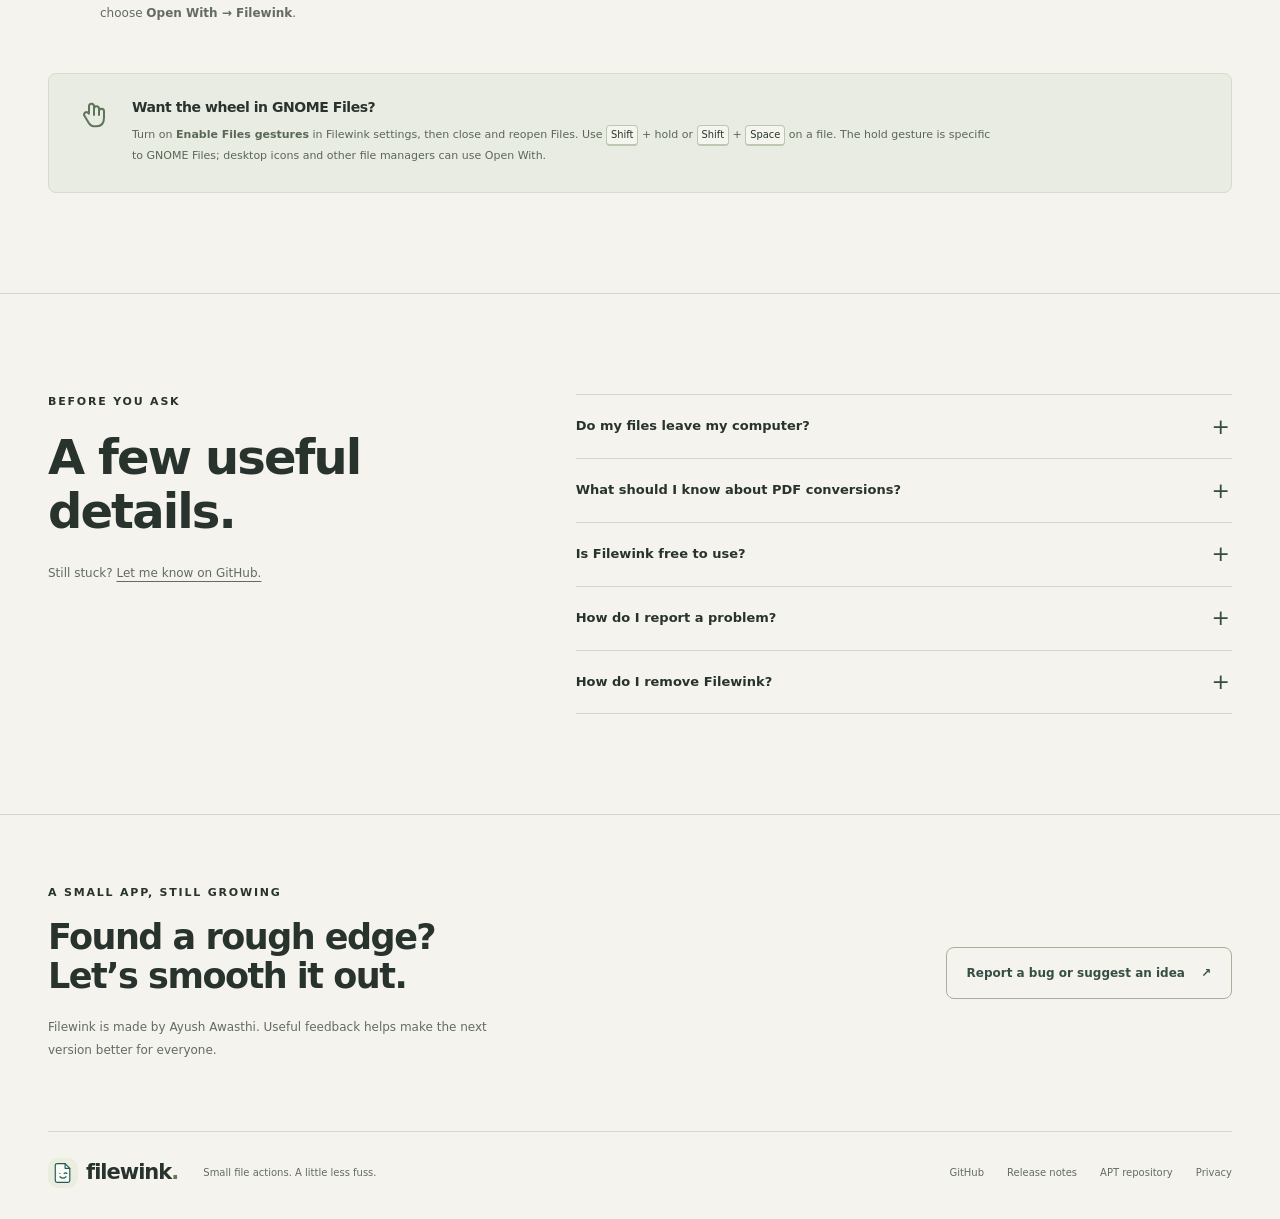
==== commit 924ac335: "Point Windows downloads to Filewink 0.5.5" ====
--- a/site/index.html
+++ b/site/index.html
@@ -268,25 +268,25 @@
               </p>
               <a
                 class="button button-light"
-                href="https://github.com/ayushxaw/filewink-downloads/releases/download/v0.5.4-windows-preview.1/Filewink-0.5.4-Setup-x64.exe"
+                href="https://github.com/ayushxaw/filewink-downloads/releases/download/v0.5.5-windows-preview.1/Filewink-0.5.5-Setup-x64.exe"
                 >Download Windows installer</a
               >
               <p class="download-meta">
-                Version 0.5.4 <span aria-hidden="true">·</span> 93 MB
+                Version 0.5.5 <span aria-hidden="true">·</span> 93 MB
                 <span aria-hidden="true">·</span> Unsigned preview
               </p>
               <div class="download-secondary">
                 <a
-                  href="https://github.com/ayushxaw/filewink-downloads/releases/tag/v0.5.4-windows-preview.1"
+                  href="https://github.com/ayushxaw/filewink-downloads/releases/tag/v0.5.5-windows-preview.1"
                   >Release notes and checksums</a
                 >
               </div>
               <details class="windows-setup">
                 <summary>Install or update on Windows</summary>
                 <ol>
-                  <li>Close Filewink if it’s running, then run the downloaded installer. You can install over your existing copy.</li>
+                  <li>Save your work and quit Filewink, then run setup. You can install over your existing copy. If setup finds Filewink open, close it and choose <strong>Retry</strong>.</li>
                   <li>If setup asks for the Visual C++ runtime, install it from the Microsoft link in setup. Return to setup and choose <strong>Check again</strong>.</li>
-                  <li>Open Filewink from Start. Enable Explorer gestures during setup or in Settings to use Shift + hold.</li>
+                  <li>Choose <strong>Open Filewink</strong> when setup finishes, or launch it from Start. Enable Explorer gestures during setup or in Settings to use Shift + hold.</li>
                 </ol>
                 <p>
                   SmartScreen may show a warning for the unsigned preview.
@@ -297,9 +297,10 @@
               <details class="windows-setup">
                 <summary>Optional Office tools</summary>
                 <p>
-                  The current Windows preview uses LibreOffice to convert
-                  Word, PowerPoint and Excel files. Install the Windows
-                  64-bit version if you need those conversions, then reopen
+                  Filewink can use desktop Word, PowerPoint or Excel for
+                  supported PDF conversions. We’re still testing those apps on
+                  Windows 11. If the matching app is missing, Filewink can use
+                  LibreOffice. Install the Windows 64-bit version, then reopen
                   Filewink.
                 </p>
                 <p>
